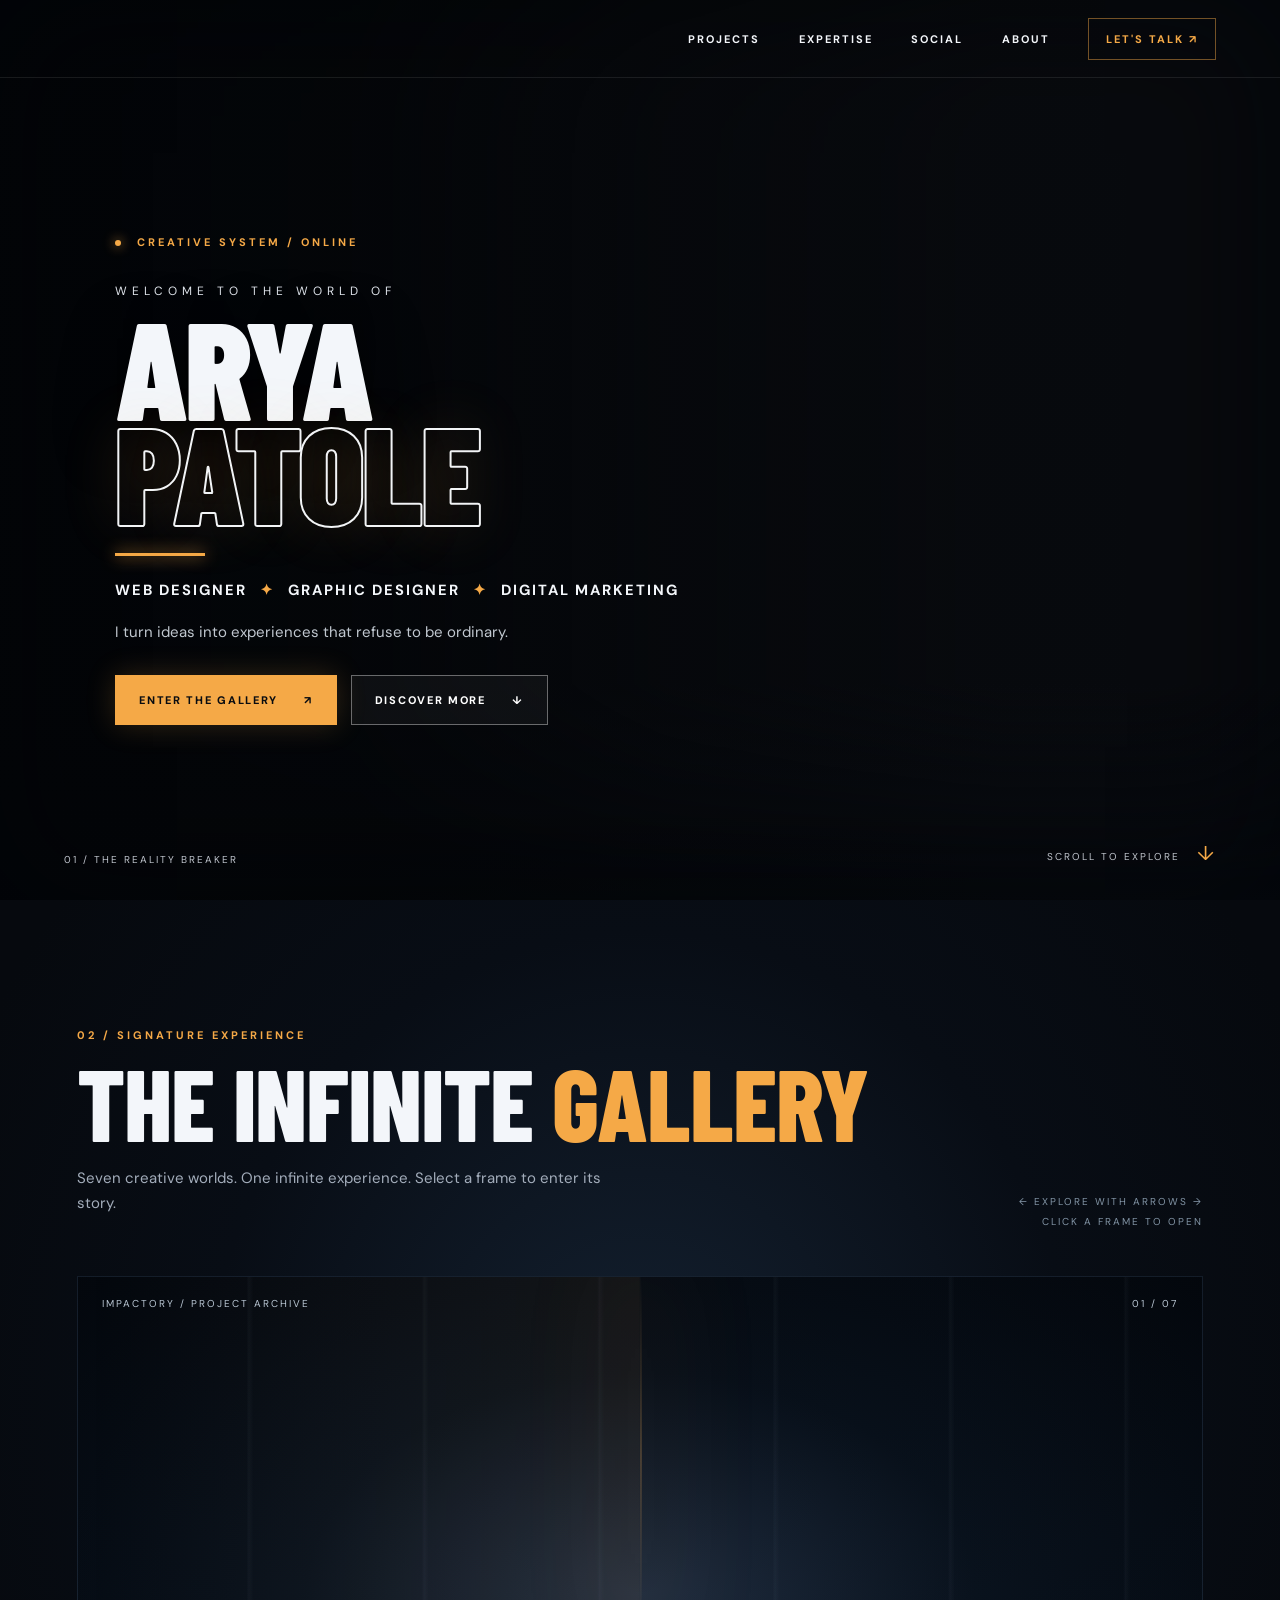
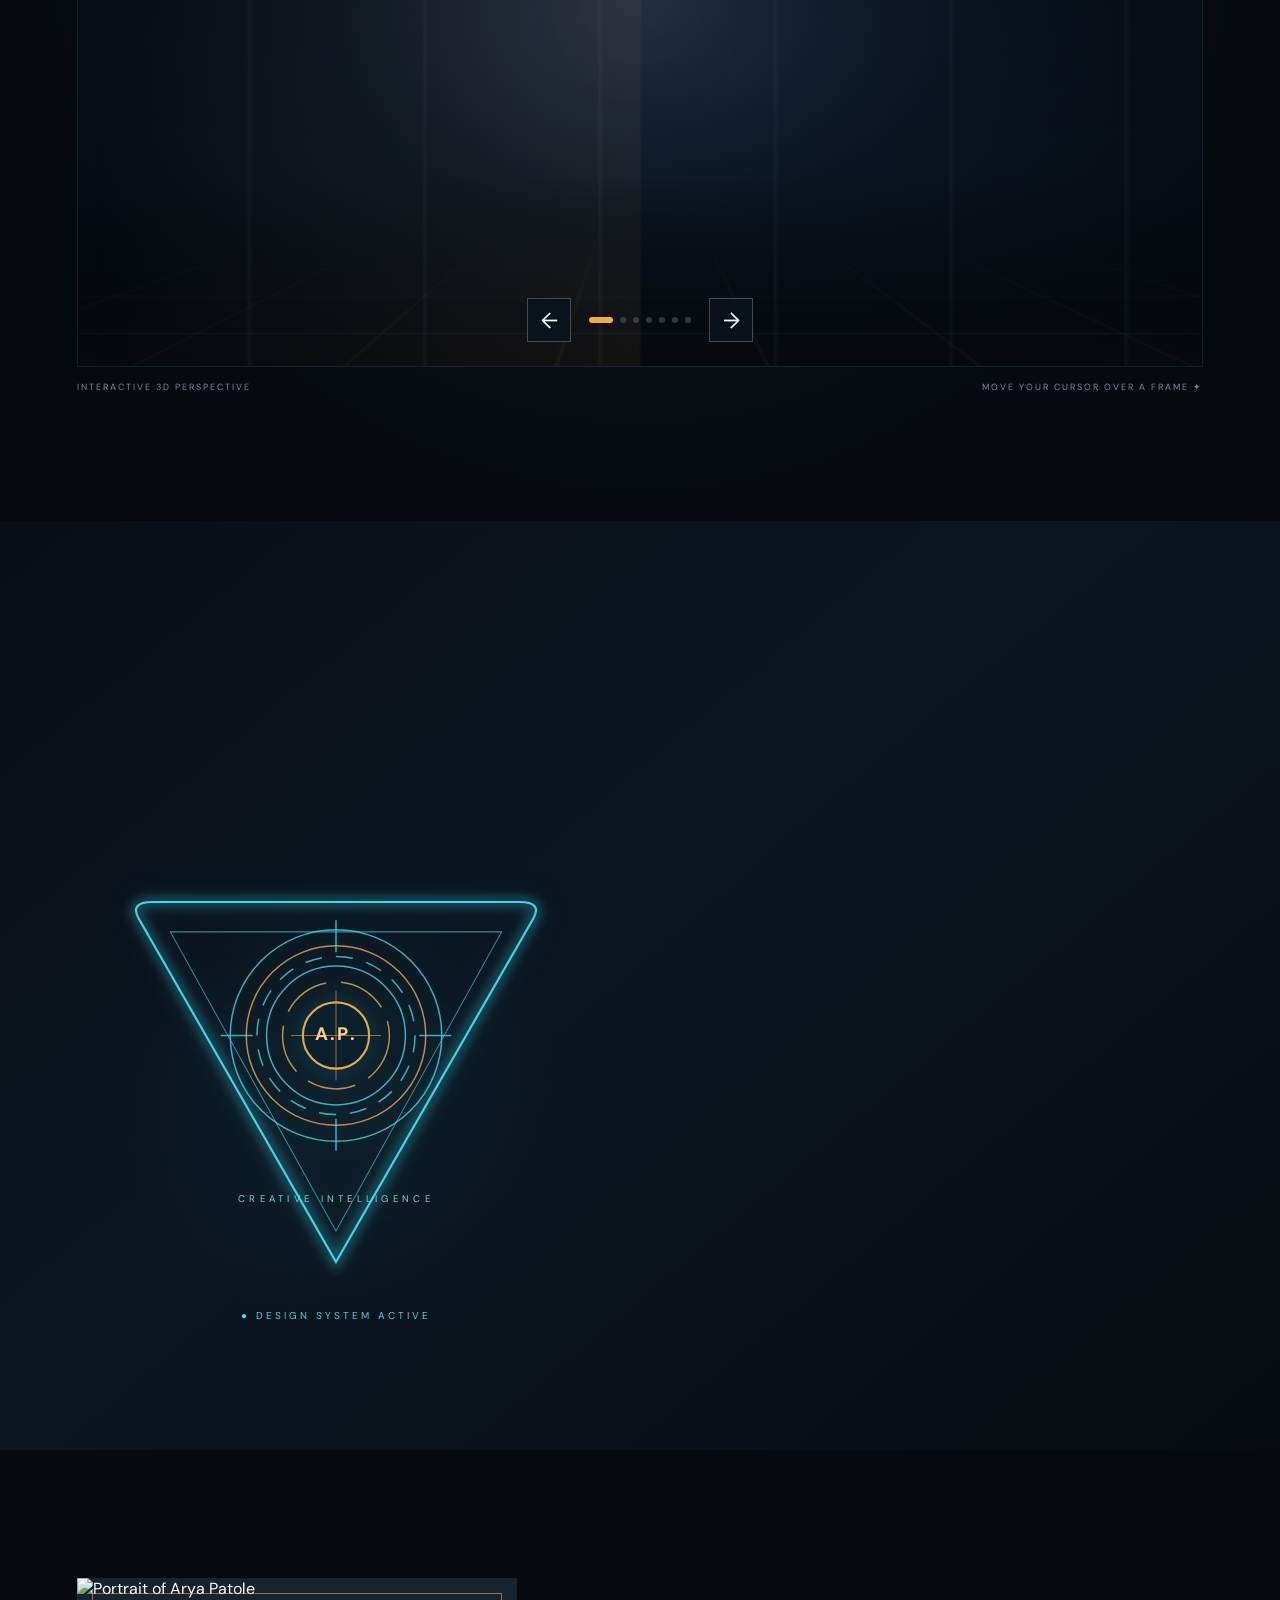
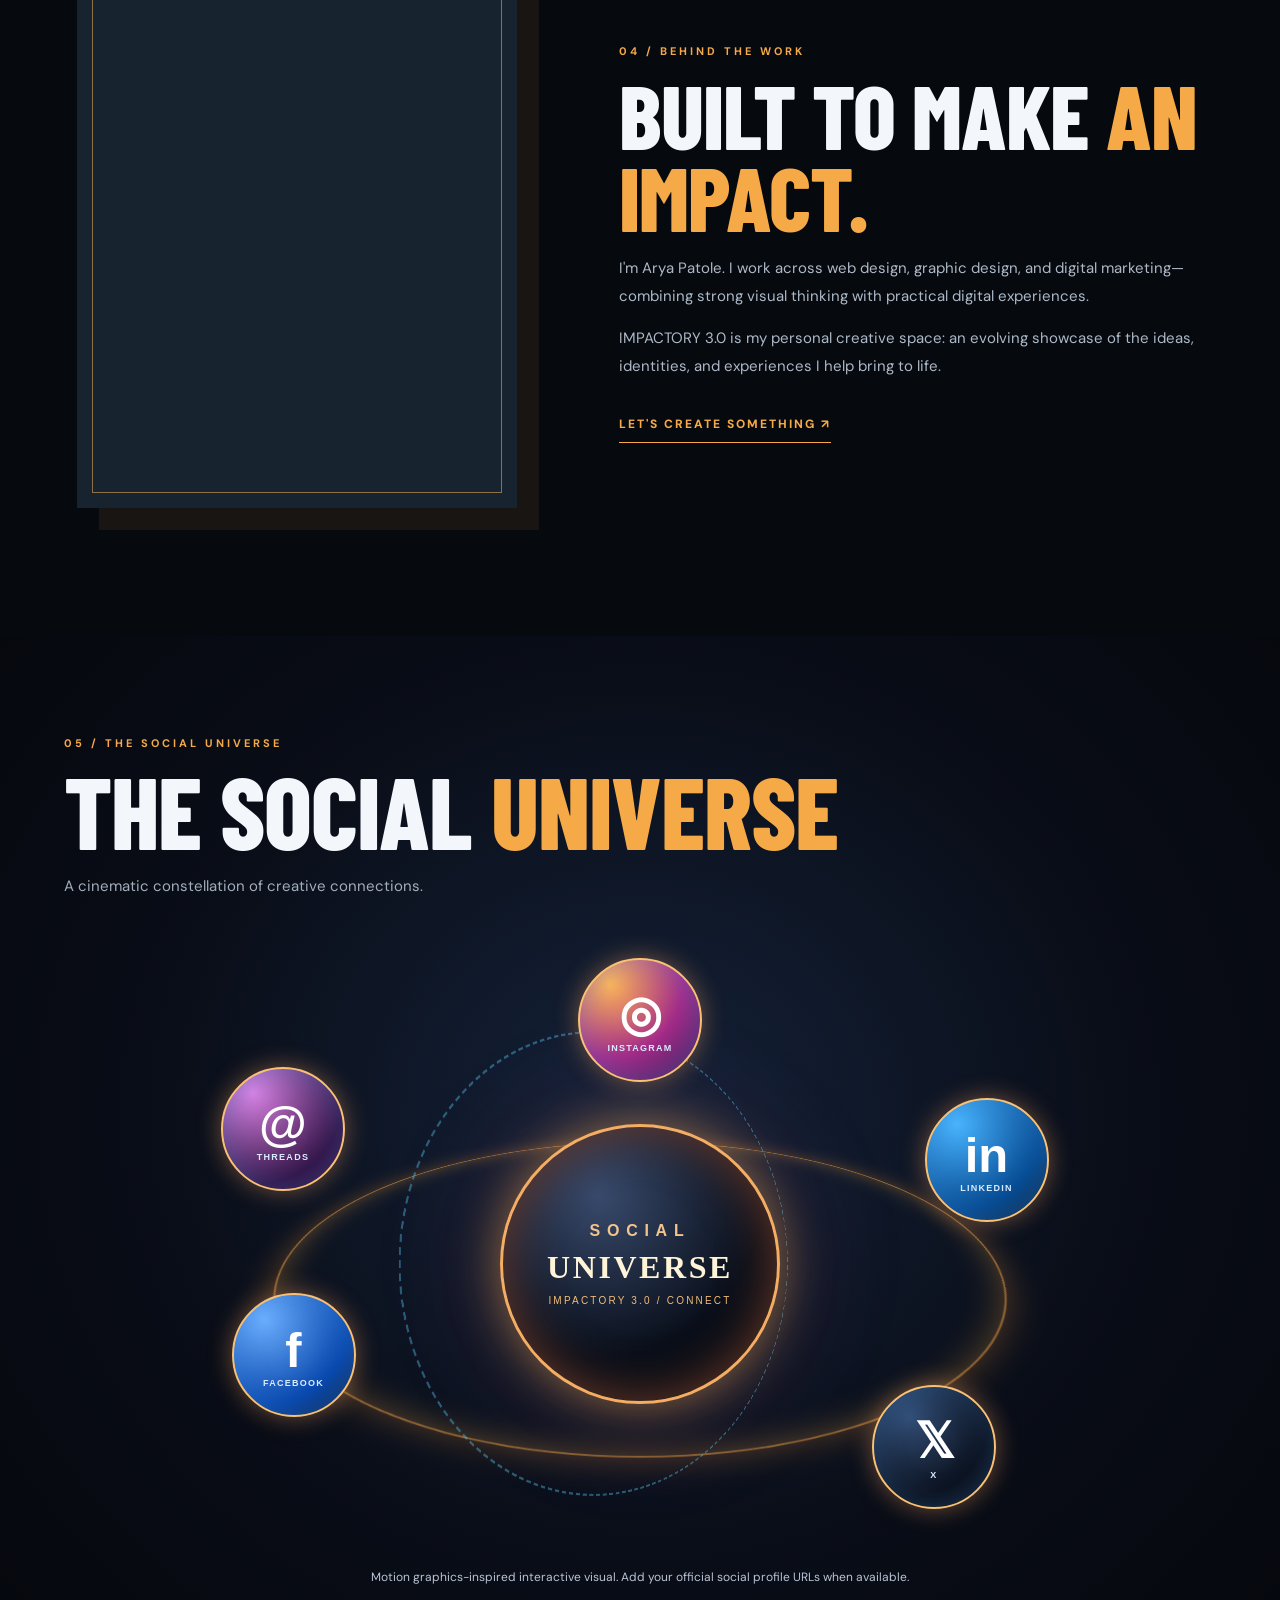
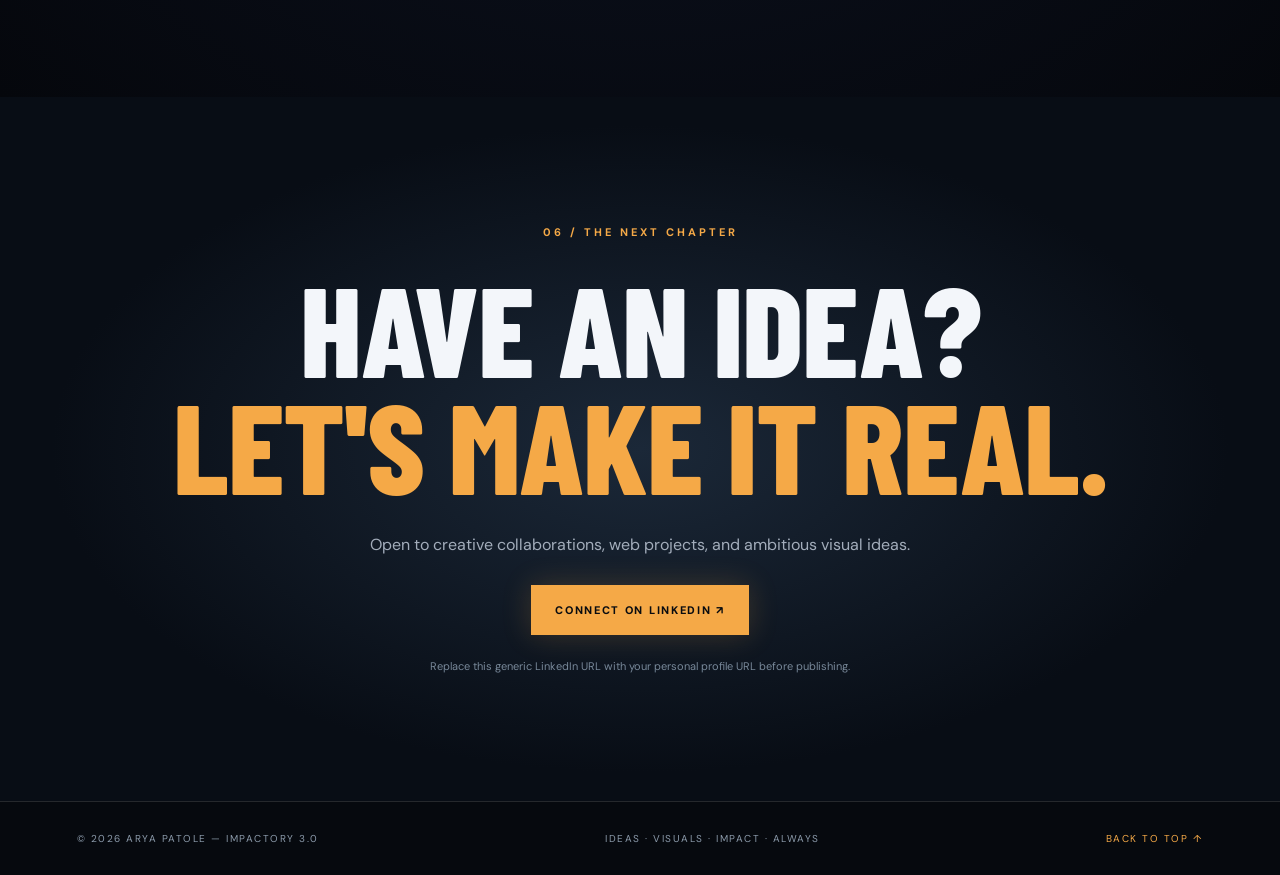
==== index.html @ e653ed2d "Add files via upload" ====
<!doctype html>
<html lang="en">
<head>
<meta charset="utf-8"><meta name="viewport" content="width=device-width,initial-scale=1">
<meta name="theme-color" content="#06080c"><meta name="description" content="IMPACTORY 3.0 — the immersive creative portfolio of Arya Patole. Web design, graphic design and digital marketing.">
<title>IMPACTORY 3.0 — Arya Patole</title>
<link rel="icon" href="assets/favicon.ico"><link rel="manifest" href="manifest.webmanifest"><meta name="apple-mobile-web-app-capable" content="yes"><meta name="apple-mobile-web-app-status-bar-style" content="black-translucent"><link rel="stylesheet" href="style.css">
</head>
<body>
<div id="cursor" aria-hidden="true"><div class="cursor-ring"></div><div class="cursor-core"></div></div>
<div id="progress" aria-hidden="true"></div>
<header class="site-header"><a class="brand brand-video" href="#home" aria-label="IMPACTORY home">
<video class="brand-loop" autoplay muted loop playsinline preload="metadata" poster="assets/impactory-wordmark.png" aria-hidden="true"><source src="assets/video/impactory-idea-factory.mp4" type="video/mp4"></video>
<img class="brand-fallback" src="assets/impactory-wordmark.png" alt="IMPACTORY 3.0">
</a>
<nav aria-label="Main navigation"><a href="#gallery">PROJECTS</a><a href="#expertise">EXPERTISE</a><a href="#social">SOCIAL</a><a href="#about">ABOUT</a><a class="nav-contact" href="#contact">LET'S TALK ↗</a></nav><button id="menu-toggle" class="menu-toggle" aria-label="Toggle navigation" aria-expanded="false">☰</button></header>
<main>
<section id="home" class="hero">
<div class="hero-backdrop"></div><div class="hero-grid"></div><div class="hero-vignette"></div><div class="hero-content">
<p class="eyebrow"><span class="signal"></span> CREATIVE SYSTEM / ONLINE</p>
<p class="hero-pre">WELCOME TO THE WORLD OF</p>
<h1>ARYA <span>PATOLE</span></h1>
<div class="hero-line"></div><p class="hero-role">WEB DESIGNER <b>✦</b> GRAPHIC DESIGNER <b>✦</b> DIGITAL MARKETING</p>
<p class="hero-description">I turn ideas into experiences that refuse to be ordinary.</p>
<div class="hero-actions"><a class="button button-primary magnetic" href="#gallery">ENTER THE GALLERY <span>↗</span></a><a class="button button-outline magnetic" href="#about">DISCOVER MORE <span>↓</span></a></div>
</div><div class="hero-index">01 / THE REALITY BREAKER</div><a class="scroll-cue" href="#gallery">SCROLL TO EXPLORE <span>↓</span></a>
</section>
<section id="gallery" class="gallery-section">
<div class="section-heading"><div><p class="eyebrow">02 / SIGNATURE EXPERIENCE</p><h2>THE INFINITE <i>GALLERY</i></h2><p class="section-sub">Seven creative worlds. One infinite experience. Select a frame to enter its story.</p></div><div class="gallery-instruction">← EXPLORE WITH ARROWS →<br>CLICK A FRAME TO OPEN</div></div>
<div class="gallery-viewport" id="gallery-viewport" tabindex="0" aria-label="Interactive project gallery, use left and right arrows">
<div class="gallery-atmosphere"></div><div class="gallery-floor"></div><div class="gallery-ceiling"></div><div class="gallery-vanishing"></div>
<div id="gallery-stage" class="gallery-stage"></div>
<div class="gallery-overlay-top"><span>IMPACTORY / PROJECT ARCHIVE</span><span id="gallery-count">01 / 07</span></div>
<div class="gallery-controls"><button id="prev-project" aria-label="Previous project">←</button><div class="gallery-dots" id="gallery-dots"></div><button id="next-project" aria-label="Next project">→</button></div>
</div>
<div class="gallery-footer"><span>INTERACTIVE 3D PERSPECTIVE</span><span>MOVE YOUR CURSOR OVER A FRAME ✦</span></div>
</section>
<section id="expertise" class="expertise-section"><div class="section-heading"><div><p class="eyebrow">03 / CREATIVE CAPABILITIES</p><h2>SKILLS IN <i>MOTION</i></h2><p class="section-sub">Where design thinking meets digital execution.</p></div></div>
<div class="expertise-layout"><div class="hud-container"><svg id="hud" viewBox="0 0 440 410" role="img" aria-label="Animated triangular futuristic HUD illustration"><defs><filter id="hudblur"><feGaussianBlur stdDeviation="5"/></filter></defs><path class="hud-triangle hud-glow" d="M220 366 L35 44 Q27 29 48 29 H392 Q413 29 405 44 Z"/><path class="hud-triangle" d="M220 366 L35 44 Q27 29 48 29 H392 Q413 29 405 44 Z"/><path class="hud-inner" d="M220 337 L65 57 H375 Z"/><g class="hud-rotor"><circle cx="220" cy="154" r="99"/><circle cx="220" cy="154" r="84"/><circle cx="220" cy="154" r="65"/><path d="M220 46 V76 M220 232 V262 M112 154 H142 M298 154 H328"/></g><g class="hud-rotor reverse"><circle cx="220" cy="154" r="74" stroke-dasharray="16 13"/><circle cx="220" cy="154" r="50" stroke-dasharray="46 14"/></g><circle class="hud-core" cx="220" cy="154" r="31"/><path class="hud-cross" d="M220 112 V196 M178 154 H262"/><text x="220" y="158" text-anchor="middle" class="hud-label">A.P.</text><text x="220" y="310" text-anchor="middle" class="hud-footer-text">CREATIVE INTELLIGENCE</text></svg><span class="hud-status">● DESIGN SYSTEM ACTIVE</span></div>
<div class="skills-list"><article class="skill-card"><span>01</span><div><h3>WEB DESIGN</h3><p>Immersive, responsive digital experiences with purposeful interactions.</p></div><b>↗</b></article><article class="skill-card"><span>02</span><div><h3>GRAPHIC DESIGN</h3><p>Distinctive visual identities, campaigns, and creative storytelling.</p></div><b>↗</b></article><article class="skill-card"><span>03</span><div><h3>DIGITAL MARKETING</h3><p>Content-led strategy and compelling digital brand experiences.</p></div><b>↗</b></article></div></div>
</section>
<section id="about" class="about-section"><div class="about-image"><img src="assets/images/arya-portrait.jpg" alt="Portrait of Arya Patole" loading="lazy"><div class="about-image-frame"></div></div><div class="about-content"><p class="eyebrow">04 / BEHIND THE WORK</p><h2>BUILT TO MAKE <i>AN IMPACT.</i></h2><p>I'm Arya Patole. I work across web design, graphic design, and digital marketing—combining strong visual thinking with practical digital experiences.</p><p>IMPACTORY 3.0 is my personal creative space: an evolving showcase of the ideas, identities, and experiences I help bring to life.</p><a class="text-link" href="#contact">LET'S CREATE SOMETHING ↗</a></div></section>
<section id="social" class="social-section">
<div class="section-heading"><div><p class="eyebrow">05 / THE SOCIAL UNIVERSE</p><h2>THE SOCIAL <i>UNIVERSE</i></h2><p class="section-sub">A cinematic constellation of creative connections.</p></div></div>
<div class="social-scene" aria-label="Animated social universe">
<div class="social-aura"></div><div class="social-core"><span>SOCIAL</span><strong>UNIVERSE</strong><small>IMPACTORY 3.0 / CONNECT</small></div>
<div class="social-orb orb-ig" title="Instagram"><span>◎</span><small>INSTAGRAM</small></div>
<div class="social-orb orb-in" title="LinkedIn"><span>in</span><small>LINKEDIN</small></div>
<div class="social-orb orb-fb" title="Facebook"><span>f</span><small>FACEBOOK</small></div>
<div class="social-orb orb-x" title="X"><span>𝕏</span><small>X</small></div>
<div class="social-orb orb-th" title="Threads"><span>@</span><small>THREADS</small></div>
<div class="social-stars" aria-hidden="true"></div>
</div><p class="social-caption">Motion graphics-inspired interactive visual. Add your official social profile URLs when available.</p>
</section>
<section id="contact" class="contact-section"><p class="eyebrow">06 / THE NEXT CHAPTER</p><h2>HAVE AN IDEA?<br><i>LET'S MAKE IT REAL.</i></h2><p>Open to creative collaborations, web projects, and ambitious visual ideas.</p><a class="button button-primary magnetic" href="https://www.linkedin.com/" target="_blank" rel="noopener noreferrer">CONNECT ON LINKEDIN ↗</a><small>Replace this generic LinkedIn URL with your personal profile URL before publishing.</small></section>
</main>
<footer><span>© <span id="year"></span> ARYA PATOLE — IMPACTORY 3.0</span><span>IDEAS · VISUALS · IMPACT · ALWAYS</span><a href="#home">BACK TO TOP ↑</a></footer>
<div class="modal" id="project-modal" role="dialog" aria-modal="true" aria-labelledby="modal-title" hidden><div class="modal-backdrop" data-close="true"></div><div class="modal-panel"><button id="modal-close" aria-label="Close project">✕</button><p class="eyebrow" id="modal-number"></p><div class="modal-emblem" id="modal-emblem"></div><h2 id="modal-title"></h2><p id="modal-category"></p><p id="modal-description"></p><a id="modal-link" class="button button-outline" href="#" target="_blank" rel="noopener noreferrer" hidden>VISIT PROJECT ↗</a><p class="modal-note">Add screenshots, project outcomes and links in projects.js to complete this case study.</p></div></div>
<script src="projects.js" defer></script><script src="script.js" defer></script><script src="pwa.js" defer></script>
</body></html>
---- style.css ----
@import url('https://fonts.googleapis.com/css2?family=Barlow+Condensed:wght@500;600;700;800;900&family=DM+Sans:wght@400;500;600;700&display=swap');
:root{--bg:#06090e;--panel:#101924;--white:#f3f6fa;--muted:#a3adbb;--amber:#f5a947;--cyan:#42d6ec}*{box-sizing:border-box}html{scroll-behavior:smooth}body{margin:0;background:var(--bg);color:var(--white);font-family:'DM Sans',Arial,sans-serif;overflow-x:hidden}body.modal-open{overflow:hidden}a{color:inherit;text-decoration:none}button{font:inherit}button,a{-webkit-tap-highlight-color:transparent}button:focus-visible,a:focus-visible{outline:2px solid var(--cyan);outline-offset:5px}::selection{background:#f5a947;color:#05070c}#progress{position:fixed;z-index:100;top:0;left:0;width:100%;height:2px;background:linear-gradient(90deg,var(--amber),var(--cyan));transform-origin:left;transform:scaleX(0)}.site-header{height:78px;position:absolute;z-index:40;top:0;left:0;right:0;display:flex;align-items:center;justify-content:space-between;padding:0 clamp(22px,5vw,90px);border-bottom:1px solid #ffffff16}.brand{display:flex;align-items:center;min-width:170px}.brand img{max-width:195px;max-height:48px;object-fit:contain}.brand span{font-family:'Barlow Condensed',sans-serif;font-size:29px;font-weight:800;letter-spacing:1px}.brand em{font-style:normal;color:var(--amber)}nav{display:flex;align-items:center;gap:clamp(18px,3vw,44px)}nav a{font-size:11px;font-weight:700;letter-spacing:2px;transition:color .2s}nav a:hover{color:var(--amber)}nav .nav-contact{border:1px solid #f5a94775;padding:13px 17px;color:var(--amber)}.menu-toggle{display:none;background:none;border:0;color:white;font-size:24px}.eyebrow{font-size:11px;letter-spacing:3px;color:var(--amber);font-weight:700}.signal{display:inline-block;width:6px;height:6px;background:var(--amber);border-radius:50%;box-shadow:0 0 12px var(--amber);margin-right:10px;animation:blink 2s infinite}@keyframes blink{50%{opacity:.25}}h1,h2,h3,p{margin-top:0}.hero{min-height:790px;height:100svh;position:relative;display:flex;align-items:center;overflow:hidden;background:#080a0e}.hero-backdrop{position:absolute;inset:0;background-image:url('assets/images/cinematic-entrance.png');background-size:cover;background-position:center 40%;filter:brightness(.64) saturate(.93);animation:heroZoom 18s ease-out both}@keyframes heroZoom{from{transform:scale(1.14)}to{transform:scale(1)}}.hero-grid{position:absolute;inset:0;background:linear-gradient(90deg,#030508e8 0%,#030508b9 32%,#03050844 75%),linear-gradient(0deg,#06090e 0%,transparent 30%)}.hero-vignette{position:absolute;inset:0;box-shadow:inset 0 0 200px 45px #020407c4;pointer-events:none}.hero-content{position:relative;z-index:1;margin-left:clamp(22px,9vw,170px);max-width:950px;padding-top:60px}.hero-pre{font-size:12px;letter-spacing:5px;color:#e1e6ed;margin:34px 0 4px}.hero h1{font-family:'Barlow Condensed',Impact,sans-serif;font-size:clamp(95px,13.4vw,235px);font-weight:900;line-height:.76;letter-spacing:-3px;margin:15px 0 29px;text-shadow:0 14px 60px #0009}.hero h1 span{display:block;color:transparent;-webkit-text-stroke:2px #f2f4f6;text-shadow:0 0 60px #f3a54b20}.hero-line{width:90px;height:3px;background:var(--amber);box-shadow:0 0 16px var(--amber);margin-bottom:24px}.hero-role{font-size:clamp(10px,1.15vw,15px);letter-spacing:2px;font-weight:700}.hero-role b{color:var(--amber);padding:0 8px}.hero-description{color:#c1c8d0;font-size:15px;max-width:460px;line-height:1.7;margin:20px 0 30px}.hero-actions{display:flex;gap:14px;flex-wrap:wrap}.button{display:inline-flex;justify-content:center;align-items:center;gap:26px;padding:17px 23px;font-size:11px;letter-spacing:1.7px;font-weight:800;border:1px solid transparent;transition:transform .25s,box-shadow .25s,background .25s}.button:hover{transform:translateY(-3px)}.button-primary{background:var(--amber);color:#090c10;box-shadow:0 0 30px #f5a94733}.button-primary:hover{box-shadow:0 0 42px #f5a94770}.button-outline{border-color:#ffffff60;color:white;background:#ffffff0a}.button-outline:hover{border-color:var(--cyan);box-shadow:0 0 25px #42d6ec25}.hero-index,.scroll-cue{position:absolute;bottom:34px;z-index:2;font-size:10px;letter-spacing:2px;color:#c0c5cd}.hero-index{left:5vw}.scroll-cue{right:5vw}.scroll-cue span{font-size:20px;color:var(--amber);margin-left:12px}.gallery-section,.expertise-section,.about-section,.contact-section{padding:clamp(80px,10vw,145px) clamp(22px,6vw,110px)}.gallery-section{background:radial-gradient(ellipse at 50% 42%,#142131 0%,#080d15 48%,#06090e 82%)}.section-heading{display:flex;align-items:end;justify-content:space-between;gap:30px;margin:0 auto 44px;max-width:1400px}.section-heading h2,.about-content h2,.contact-section h2{font-family:'Barlow Condensed',Impact,sans-serif;font-size:clamp(55px,7.8vw,118px);line-height:.92;letter-spacing:-1px;margin:15px 0 17px;font-weight:800}.section-heading h2 i,.about-content h2 i,.contact-section h2 i{font-style:normal;color:var(--amber)}.section-sub{color:var(--muted);line-height:1.7;font-size:15px;max-width:550px}.gallery-instruction{text-align:right;color:#8294a5;font-size:10px;letter-spacing:2px;line-height:2}.gallery-viewport{position:relative;height:clamp(510px,54vw,730px);overflow:hidden;border:1px solid #6383a92b;background:radial-gradient(ellipse at 50% 46%,#243348 0%,#0a1420 42%,#03070d 100%);perspective:1150px;isolation:isolate}.gallery-atmosphere{position:absolute;inset:0;background:repeating-linear-gradient(90deg,transparent 0,transparent 15%,#a2b7d30a 15.2%,transparent 15.6%),linear-gradient(0deg,#06090e 0%,transparent 28%,#0204085c 100%);pointer-events:none}.gallery-floor{position:absolute;left:-35%;width:170%;height:62%;bottom:-25%;transform:perspective(450px) rotateX(68deg);background:repeating-linear-gradient(90deg,transparent 0,transparent 9%,#f7b46115 9.15%,transparent 9.3%),repeating-linear-gradient(0deg,transparent 0,transparent 15%,#9dbad21b 15.3%,transparent 15.7%);opacity:.8;mask-image:linear-gradient(0deg,#000,transparent)}.gallery-ceiling{position:absolute;inset:0;background:linear-gradient(90deg,transparent 0%,#dca26010 49.9%,transparent 50.2%);pointer-events:none}.gallery-vanishing{position:absolute;width:2px;height:52%;left:50%;top:0;background:linear-gradient(#ffb55b00,#ffb55b38,#ffb55b00);box-shadow:0 0 110px 28px #eaa35210}.gallery-stage{position:absolute;inset:0;transform-style:preserve-3d;pointer-events:none}.project-frame{position:absolute;top:49%;left:50%;width:clamp(220px,30vw,430px);height:clamp(305px,34vw,465px);margin-left:calc(clamp(220px,30vw,430px)/-2);margin-top:calc(clamp(305px,34vw,465px)/-2);padding:0;background:none;border:0;color:white;pointer-events:auto;cursor:pointer;transform:translateX(var(--x,0%)) translateZ(var(--depth,0px)) rotateY(var(--rot,0deg)) scale(var(--scale,1));transition:transform .9s cubic-bezier(.2,.8,.15,1),opacity .65s,filter .6s;transform-style:preserve-3d}.frame-outer{display:block;height:100%;padding:13px;border:5px solid #a4773f;background:linear-gradient(135deg,#f8c77d,#5d3a1c 22%,#f1b95b 40%,#59391f 65%,#f5cb87 100%);box-shadow:inset 0 0 0 2px #26170d,0 18px 45px #000c,0 0 28px #e6a45b25;transform:rotateX(var(--tilt-x,0deg)) rotateY(var(--tilt-y,0deg));transition:transform .18s ease-out,box-shadow .2s;position:relative}.frame-outer:before{content:'';position:absolute;inset:4px;border:1px solid #fff4c07c;pointer-events:none}.frame-inner{display:flex;position:relative;flex-direction:column;align-items:center;justify-content:space-between;height:100%;border:2px solid #d6b77d;background:radial-gradient(circle at 50% 40%,color-mix(in srgb,var(--project-accent) 20%,#101d2b),#09111c 70%);padding:23px 12px 18px;overflow:hidden}.frame-inner:before{content:'';position:absolute;inset:0;background:linear-gradient(135deg,#ffffff13,transparent 35%,#ffffff07 70%,transparent);pointer-events:none}.frame-corner{position:absolute;width:18px;height:18px;border-color:var(--project-accent);border-style:solid;opacity:.85}.tl{top:10px;left:10px;border-width:2px 0 0 2px}.tr{top:10px;right:10px;border-width:2px 2px 0 0}.bl{bottom:10px;left:10px;border-width:0 0 2px 2px}.br{bottom:10px;right:10px;border-width:0 2px 2px 0}.frame-index{font-size:9px;letter-spacing:2px;color:#c9d3e0}.frame-center{display:flex;align-items:center;flex-direction:column;gap:16px;text-align:center;width:100%}.project-symbol{font-size:clamp(52px,7vw,90px);line-height:1;color:var(--project-accent);text-shadow:0 0 45px var(--project-accent);font-family:Georgia,serif}.project-logo{max-width:80%;max-height:110px;object-fit:contain}.frame-center strong{font-family:'Barlow Condensed',sans-serif;font-size:clamp(25px,3vw,43px);line-height:.95;letter-spacing:1px;max-width:90%;overflow-wrap:break-word}.frame-center small{font-size:9px;letter-spacing:2px;color:#b9c7d4}.frame-open{font-size:10px;font-weight:800;letter-spacing:2px;color:var(--project-accent)}.project-frame.is-active .frame-outer{box-shadow:inset 0 0 0 2px #26170d,0 25px 75px #000c,0 0 48px #f0ac4c6b}.project-frame.is-active:hover .frame-outer{box-shadow:0 25px 75px #000c,0 0 70px var(--project-accent)}.gallery-overlay-top{position:absolute;top:20px;left:24px;right:24px;display:flex;justify-content:space-between;color:#b9c6d3;font-size:10px;letter-spacing:2px;pointer-events:none}.gallery-controls{position:absolute;z-index:20;bottom:24px;left:50%;transform:translateX(-50%);display:flex;align-items:center;gap:18px}.gallery-controls>button{background:#0a131dd9;border:1px solid #c4d1df4d;color:white;width:44px;height:44px;font-size:22px;cursor:pointer;transition:background .2s,border-color .2s}.gallery-controls>button:hover{background:#293b50;border-color:var(--amber)}.gallery-dots{display:flex;gap:7px}.gallery-dot{border:0;background:#7d8b995c;width:6px;height:6px;border-radius:50%;padding:0;cursor:pointer;transition:width .3s,background .3s}.gallery-dot.active{background:var(--amber);width:24px;border-radius:5px}.gallery-footer{display:flex;justify-content:space-between;gap:10px;margin-top:14px;color:#758799;font-size:9px;letter-spacing:2px}.expertise-section{background:linear-gradient(140deg,#090e16,#0b1520 45%,#070b11)}.expertise-layout{display:grid;grid-template-columns:1fr 1fr;gap:7vw;align-items:center;max-width:1400px;margin:auto}.hud-container{position:relative;display:grid;place-items:center;min-height:410px;background:radial-gradient(circle,#15344355,transparent 65%)}#hud{width:min(100%,470px);filter:drop-shadow(0 0 14px #28c6de33)}.hud-triangle{fill:none;stroke:var(--cyan);stroke-width:2}.hud-glow{stroke-width:10;opacity:.3;filter:url(#hudblur)}.hud-inner{fill:none;stroke:#388a9a;stroke-width:1}.hud-rotor{transform-origin:220px 154px;animation:spin 23s linear infinite}.hud-rotor circle,.hud-rotor path{fill:none;stroke:#42d6ec;stroke-width:1.4;opacity:.8}.hud-rotor circle:nth-child(2){stroke:#edaa59}.hud-rotor.reverse{animation-duration:15s;animation-direction:reverse}.hud-core{fill:#0a202c;stroke:#e8a852;stroke-width:2}.hud-cross{stroke:#e2a95c;stroke-width:1;opacity:.6}.hud-label{fill:#ffce82;font-weight:800;font-size:17px;letter-spacing:2px}.hud-footer-text{fill:#71d3e2;font-size:9px;letter-spacing:4px}.hud-status{font-size:10px;letter-spacing:3px;color:var(--cyan)}@keyframes spin{to{transform:rotate(360deg)}}.skills-list{display:flex;flex-direction:column;gap:16px}.skill-card{display:flex;gap:22px;align-items:start;padding:28px 22px;background:#ffffff06;border:1px solid #a5c7db22;transition:transform .3s,border-color .3s,box-shadow .3s}.skill-card:hover{transform:translateX(8px);border-color:#42d6ec88;box-shadow:0 0 35px #42d6ec12}.skill-card>span{color:var(--amber);font-size:12px}.skill-card>div{flex:1}.skill-card h3{font-family:'Barlow Condensed',sans-serif;font-size:31px;letter-spacing:1px;margin:0 0 8px}.skill-card p{color:var(--muted);line-height:1.6;font-size:13px;margin:0}.skill-card>b{color:var(--cyan)}.about-section{display:grid;grid-template-columns:minmax(250px,440px) minmax(320px,650px);gap:clamp(40px,8vw,130px);align-items:center;justify-content:center}.about-image{height:530px;position:relative;background:#182330;box-shadow:22px 22px 0 #f5a94713}.about-image img{width:100%;height:100%;object-fit:cover;filter:contrast(1.06) saturate(.8)}.about-image-frame{position:absolute;inset:15px;border:1px solid #f6b4588a;pointer-events:none}.about-content h2{font-size:clamp(60px,7vw,100px)}.about-content>p:not(.eyebrow){color:#adb9c7;line-height:1.85;font-size:15px}.text-link{display:inline-block;margin-top:20px;color:var(--amber);font-size:12px;letter-spacing:2px;font-weight:800;border-bottom:1px solid var(--amber);padding-bottom:10px}.contact-section{text-align:center;background:radial-gradient(ellipse at center,#1b2838,#080d15 65%)}.contact-section h2{font-size:clamp(75px,10vw,155px);margin:30px auto}.contact-section>p:not(.eyebrow){color:var(--muted);margin-bottom:30px}.contact-section small{display:block;margin-top:24px;color:#788899;font-size:11px}footer{display:flex;justify-content:space-between;gap:25px;align-items:center;flex-wrap:wrap;padding:30px clamp(22px,6vw,110px);border-top:1px solid #ffffff20;color:#8c9bab;font-size:10px;letter-spacing:1.5px}footer a{color:var(--amber)}.modal[hidden]{display:none}.modal{position:fixed;inset:0;z-index:150;display:grid;place-items:center;padding:20px}.modal-backdrop{position:absolute;inset:0;background:#030609e8;backdrop-filter:blur(14px)}.modal-panel{position:relative;width:min(100%,650px);max-height:90vh;overflow:auto;background:linear-gradient(145deg,#172538,#0b111a);border:1px solid #caa66c6b;padding:clamp(28px,5vw,60px);box-shadow:0 0 100px #000}.modal-panel h2{font:800 clamp(46px,7vw,84px)/.95 'Barlow Condensed',sans-serif;margin:18px 0}.modal-panel>p{color:#acbac8;line-height:1.7}.modal-emblem{font-size:60px}.modal-panel #modal-category{color:var(--amber);font-size:12px;letter-spacing:2px;text-transform:uppercase}.modal-note{font-size:11px!important;margin-top:26px;opacity:.65}.modal-panel #modal-close{position:absolute;top:18px;right:20px;background:transparent;border:1px solid #ffffff55;color:white;width:38px;height:38px;cursor:pointer}.reveal{opacity:0;transform:translateY(32px);transition:opacity .7s,transform .7s}.reveal.revealed{opacity:1;transform:none}.custom-cursor,.custom-cursor a,.custom-cursor button{cursor:none!important}#cursor{position:fixed;left:0;top:0;z-index:300;pointer-events:none;opacity:0;transition:opacity .2s}#cursor.visible{opacity:1}.cursor-ring{position:absolute;left:-27px;top:-27px;width:54px;height:54px;border:1px solid #ffbb62ad;border-radius:50%;box-shadow:0 0 25px #f4a54255,inset 0 0 18px #f4a54222;transition:width .22s,height .22s,left .22s,top .22s,border-color .22s}.cursor-ring:after{content:'';position:absolute;inset:7px;border:1px dashed #f6b76380;border-radius:50%;animation:spin 7s linear infinite}.cursor-core{position:absolute;left:-4px;top:-4px;width:8px;height:8px;border-radius:50%;background:#fff6ce;box-shadow:0 0 10px 5px #f2a540,0 0 30px 12px #f2a54066}.interactive .cursor-ring{width:77px;height:77px;left:-38.5px;top:-38.5px;border-color:var(--cyan);box-shadow:0 0 30px #42d6ec77}.interactive .cursor-core{box-shadow:0 0 12px 5px var(--cyan),0 0 32px 13px #42d6ec77}.cursor-particle,.cursor-pulse{position:fixed;z-index:299;pointer-events:none;border-radius:50%}.cursor-particle{width:5px;height:5px;background:#ffbc65;box-shadow:0 0 10px #ffac44;animation:trail .55s ease-out forwards}@keyframes trail{to{transform:translate(-8px,8px) scale(.1);opacity:0}}.cursor-pulse{width:10px;height:10px;border:2px solid #f8c16c;transform:translate(-50%,-50%);animation:pulse .65s ease-out forwards}@keyframes pulse{to{width:130px;height:130px;opacity:0}}@media(max-width:900px){nav{gap:18px}nav a{font-size:10px}.hero{min-height:700px}.hero h1{font-size:clamp(90px,14vw,150px)}.expertise-layout{grid-template-columns:1fr}.hud-container{min-height:330px}.about-section{grid-template-columns:1fr 1.2fr;gap:35px}.about-image{height:430px}}@media(max-width:650px){.site-header{height:68px}.brand img{max-width:145px}.menu-toggle{display:block}nav{position:absolute;top:68px;left:0;right:0;display:none;flex-direction:column;align-items:stretch;background:#08101af5;padding:25px;gap:24px;border-bottom:1px solid #ffffff30}.menu-open nav{display:flex}.hero{min-height:700px;height:100svh}.hero-backdrop{background-position:58% center}.hero-grid{background:linear-gradient(90deg,#030508dc,#03050870),linear-gradient(0deg,#06090e,transparent 45%)}.hero-content{margin:0 22px;padding-top:35px}.hero h1{font-size:clamp(90px,19vw,130px);letter-spacing:-1px}.hero-pre{font-size:10px;letter-spacing:3px}.hero-role{line-height:2.2;font-size:10px}.hero-role b{padding:0 4px}.hero-description{font-size:13px}.hero-index{display:none}.scroll-cue{bottom:22px}.section-heading{display:block}.gallery-instruction{text-align:left;margin-top:18px}.gallery-viewport{height:560px}.project-frame{width:235px;height:320px;margin-left:-117.5px;margin-top:-160px}.frame-center strong{font-size:28px}.project-symbol{font-size:57px}.gallery-overlay-top{font-size:8px;left:13px;right:13px}.gallery-footer{font-size:8px;line-height:1.6}.about-section{grid-template-columns:1fr}.about-image{height:420px;max-width:350px}.contact-section h2{font-size:clamp(65px,14vw,105px)}footer{flex-direction:column;align-items:flex-start}.section-heading h2{font-size:clamp(55px,13vw,85px)}}@media(prefers-reduced-motion:reduce){html{scroll-behavior:auto}*,*:before,*:after{animation-duration:.01ms!important;transition-duration:.01ms!important}.reveal{opacity:1;transform:none}#cursor,.cursor-particle,.cursor-pulse{display:none}}

/* === HERO PORTRAIT POSITION UPDATE — 29 OCT 2026 ===
   Keeps the uploaded portrait unaltered; changes only on-screen layout.
   Desktop: full face at the right, readable copy at the left.
*/
.hero{isolation:isolate}
.hero-backdrop{background-position:center center;filter:brightness(.38) saturate(.9)}
.hero-backdrop::after{
  content:"";position:absolute;inset:0;
  background-image:url('assets/images/arya-exact-hero.png');
  background-repeat:no-repeat;
  background-size:auto 100%;
  background-position:85% center;
  /* Softly merge the portrait's original background into the scene */
  -webkit-mask-image:linear-gradient(90deg,transparent 30%,#000 51%,#000 100%);
  mask-image:linear-gradient(90deg,transparent 30%,#000 51%,#000 100%);
  filter:brightness(1.22) saturate(1.04);
}
.hero-grid{background:linear-gradient(90deg,rgba(3,5,8,.97) 0%,rgba(3,5,8,.86) 28%,rgba(3,5,8,.35) 52%,rgba(3,5,8,.03) 78%),linear-gradient(0deg,#06090e 0%,transparent 24%)}
.hero-vignette{box-shadow:inset 0 0 110px 22px #02040782}
.hero-content{max-width:min(48vw,760px)}
.hero h1{font-size:clamp(82px,10.8vw,190px)}
@media(max-width:900px){
 .hero-backdrop::after{background-position:100% center;background-size:auto 92%;-webkit-mask-image:linear-gradient(90deg,transparent 16%,#000 57%);mask-image:linear-gradient(90deg,transparent 16%,#000 57%)}
 .hero-content{max-width:62vw}.hero h1{font-size:clamp(75px,12vw,140px)}
}
@media(max-width:650px){
 .hero-backdrop::after{background-size:auto 69%;background-position:67% 4%;-webkit-mask-image:linear-gradient(0deg,transparent 0%,#000 25%);mask-image:linear-gradient(0deg,transparent 0%,#000 25%)}
 .hero-grid{background:linear-gradient(0deg,#030508 3%,rgba(3,5,8,.95) 31%,rgba(3,5,8,.18) 72%,rgba(3,5,8,.15))}
 .hero-content{max-width:none;align-self:flex-end;margin:0 22px 95px;padding-top:0}
 .hero h1{font-size:clamp(78px,17vw,116px)}
 .hero-pre{margin-top:12px}
}

/* FACE-ONLY HERO OVERRIDE — keep the original photograph, no body reveal */
.hero-backdrop::after{background-image:url('assets/images/arya-face-closeup.png');background-size:auto 94%;background-position:83% 48%;filter:brightness(1.12) saturate(1.02);-webkit-mask-image:linear-gradient(90deg,transparent 25%,#000 57%);mask-image:linear-gradient(90deg,transparent 25%,#000 57%)}
@media(max-width:900px){.hero-backdrop::after{background-size:auto 80%;background-position:94% 30%}}
@media(max-width:650px){.hero-backdrop::after{background-size:auto 58%;background-position:70% 5%;-webkit-mask-image:linear-gradient(0deg,transparent 0%,#000 28%);mask-image:linear-gradient(0deg,transparent 0%,#000 28%)}}

/* Official project logos: original image pixels preserved; no recoloring or redesign. */
.frame-center{gap:12px}
.project-logo{display:block;width:min(82%,245px);height:clamp(100px,13vw,170px);max-width:82%;max-height:none;object-fit:contain;object-position:center;background:#fff;border-radius:4px;padding:9px;box-shadow:0 8px 30px #0007,0 0 18px color-mix(in srgb,var(--project-accent) 20%,transparent)}
.project-frame:not(.is-active) .project-logo{height:clamp(95px,12vw,155px)}
.frame-center strong{font-size:clamp(23px,2.65vw,39px)}
.modal-emblem img{display:block;max-width:min(100%,280px);max-height:185px;object-fit:contain;background:white;padding:12px;border-radius:5px}
@media(max-width:650px){.project-logo{width:80%;height:118px;padding:7px}.project-frame:not(.is-active) .project-logo{height:105px}.frame-center strong{font-size:26px}}


/* IMPACTORY 3.0 — preserve the original cinematic hero and gallery */
.brand-video{display:flex;align-items:center;width:clamp(116px,12vw,176px);height:58px;overflow:hidden;border-radius:9px;position:relative}
.brand-video .brand-loop{width:100%;height:100%;object-fit:cover;display:block;border-radius:9px}
.brand-video .brand-fallback{position:absolute;inset:0;width:100%;height:100%;object-fit:contain;display:none}
.brand-video.video-failed .brand-loop{display:none}
.brand-video.video-failed .brand-fallback{display:block}
.social-section{padding:100px max(5vw,20px);background:radial-gradient(ellipse at 50% 45%,#152239 0%,#090d17 55%,#05070c 100%);overflow:hidden}
.social-scene{position:relative;max-width:1050px;height:610px;margin:40px auto 0;perspective:1000px;isolation:isolate}
.social-scene:before{content:"";position:absolute;inset:5% 16%;border:2px solid rgba(246,166,69,.55);border-radius:50%;box-shadow:0 0 35px #e88a3155,inset 0 0 35px #ffad4355;transform:rotateX(57deg);animation:universe-spin 22s linear infinite}
.social-scene:after{content:"";position:absolute;inset:13% 21%;border:2px dashed #55c6f066;border-radius:50%;transform:rotateY(53deg);animation:universe-spin 28s linear infinite reverse}
.social-aura{position:absolute;inset:13% 28%;border-radius:50%;background:radial-gradient(circle,#f3a34d44 0%,#612b5a22 44%,transparent 72%);filter:blur(25px);animation:universe-breathe 5s ease-in-out infinite}
.social-core{position:absolute;top:50%;left:50%;width:280px;height:280px;transform:translate(-50%,-50%);border-radius:50%;background:radial-gradient(circle at 35% 25%,#384a6c,#090e19 60%,#040609);border:3px solid #f4ad62;box-shadow:0 0 50px #f3a84e88,inset 0 0 50px #6d3b2a;display:flex;flex-direction:column;align-items:center;justify-content:center;text-align:center;gap:9px;z-index:3}
.social-core span{font:600 16px sans-serif;letter-spacing:.42em;color:#f2c48e}
.social-core strong{font:700 32px Georgia,serif;letter-spacing:.08em;color:#fff4d7}
.social-core small{font:500 10px sans-serif;letter-spacing:.22em;color:#f3bb76}
.social-orb{position:absolute;z-index:4;width:124px;height:124px;display:flex;flex-direction:column;align-items:center;justify-content:center;border-radius:50%;border:2px solid #f8c175;background:radial-gradient(circle at 30% 25%,#324e77,#0a0f1b 65%);box-shadow:0 0 25px #e8965977,inset 0 0 30px #4a9fef44;animation:universe-float 5s ease-in-out infinite;transform:translate(-50%,-50%);transition:filter .25s,box-shadow .25s}
.social-orb span{font:800 49px Arial,sans-serif;color:#fff}
.social-orb small{font:600 9px Arial,sans-serif;letter-spacing:.14em;color:#d9ecff}
.social-orb:hover{filter:brightness(1.3);box-shadow:0 0 55px #ffae70}
.orb-ig{left:50%;top:10%;background:radial-gradient(circle at 25% 20%,#ffb657,#a42b88 55%,#33144d)}
.orb-in{left:83%;top:33%;animation-delay:-1s;background:radial-gradient(circle at 25% 20%,#49b5ff,#064b92 65%,#091321)}
.orb-fb{left:17%;top:65%;animation-delay:-2s;background:radial-gradient(circle at 25% 20%,#6dafff,#0847ad 65%,#071427)}
.orb-x{left:78%;top:80%;animation-delay:-3s}
.orb-th{left:16%;top:28%;animation-delay:-4s;background:radial-gradient(circle at 25% 20%,#d982e3,#321245 70%)}
.social-caption{text-align:center;color:#b9c4d6;font-size:12px}
@keyframes universe-float{0%,100%{translate:0 0}50%{translate:0 -16px}}
@keyframes universe-breathe{0%,100%{opacity:.7;scale:1}50%{opacity:1;scale:1.08}}
@keyframes universe-spin{to{rotate:360deg}}
@media(max-width:700px){.brand-video{width:118px;height:46px}.social-section{padding:65px 16px}.social-scene{height:430px}.social-core{width:170px;height:170px}.social-core strong{font-size:19px}.social-core span{font-size:10px}.social-core small{font-size:7px}.social-orb{width:74px;height:74px}.social-orb span{font-size:28px}.social-orb small{font-size:6px}.orb-ig{top:13%}.orb-in{left:88%}.orb-fb{left:12%}.orb-x{left:83%}.orb-th{left:12%}}
@media(prefers-reduced-motion:reduce){.social-scene:before,.social-scene:after,.social-aura,.social-orb{animation:none!important}}
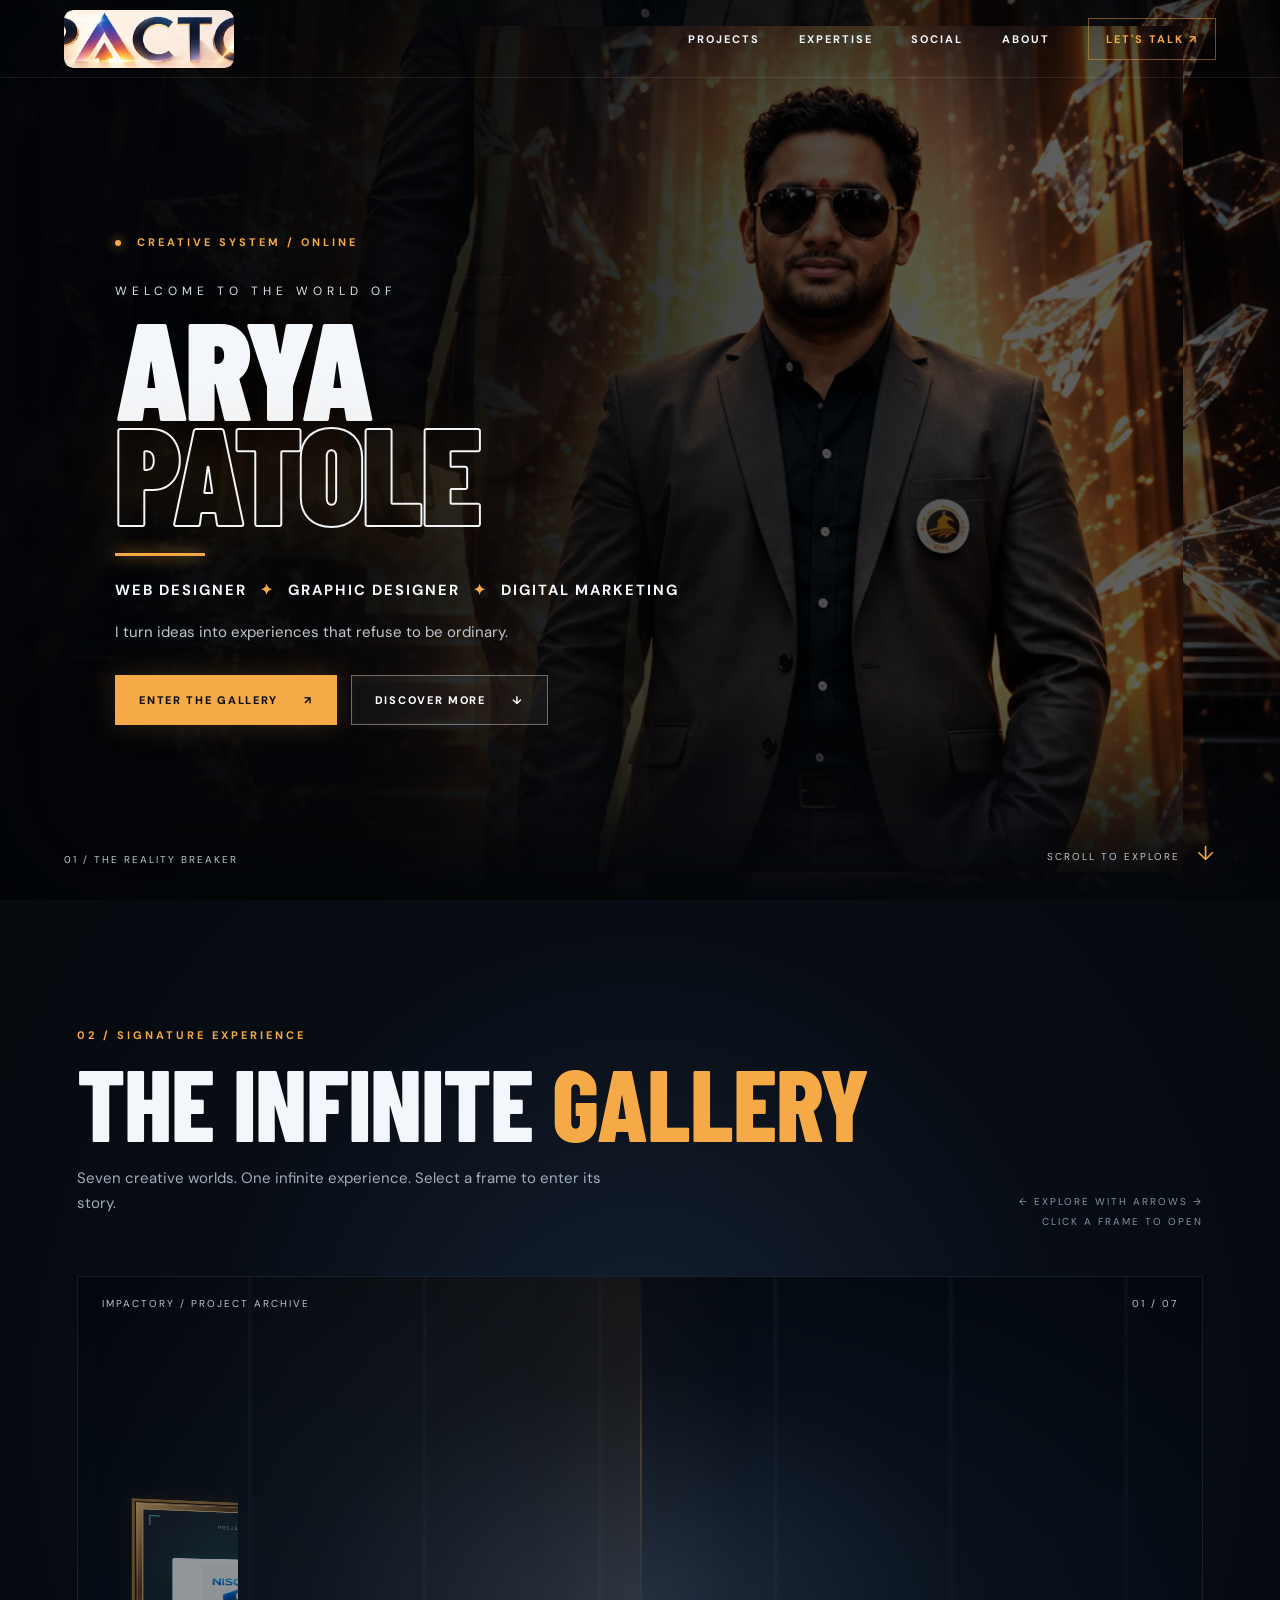
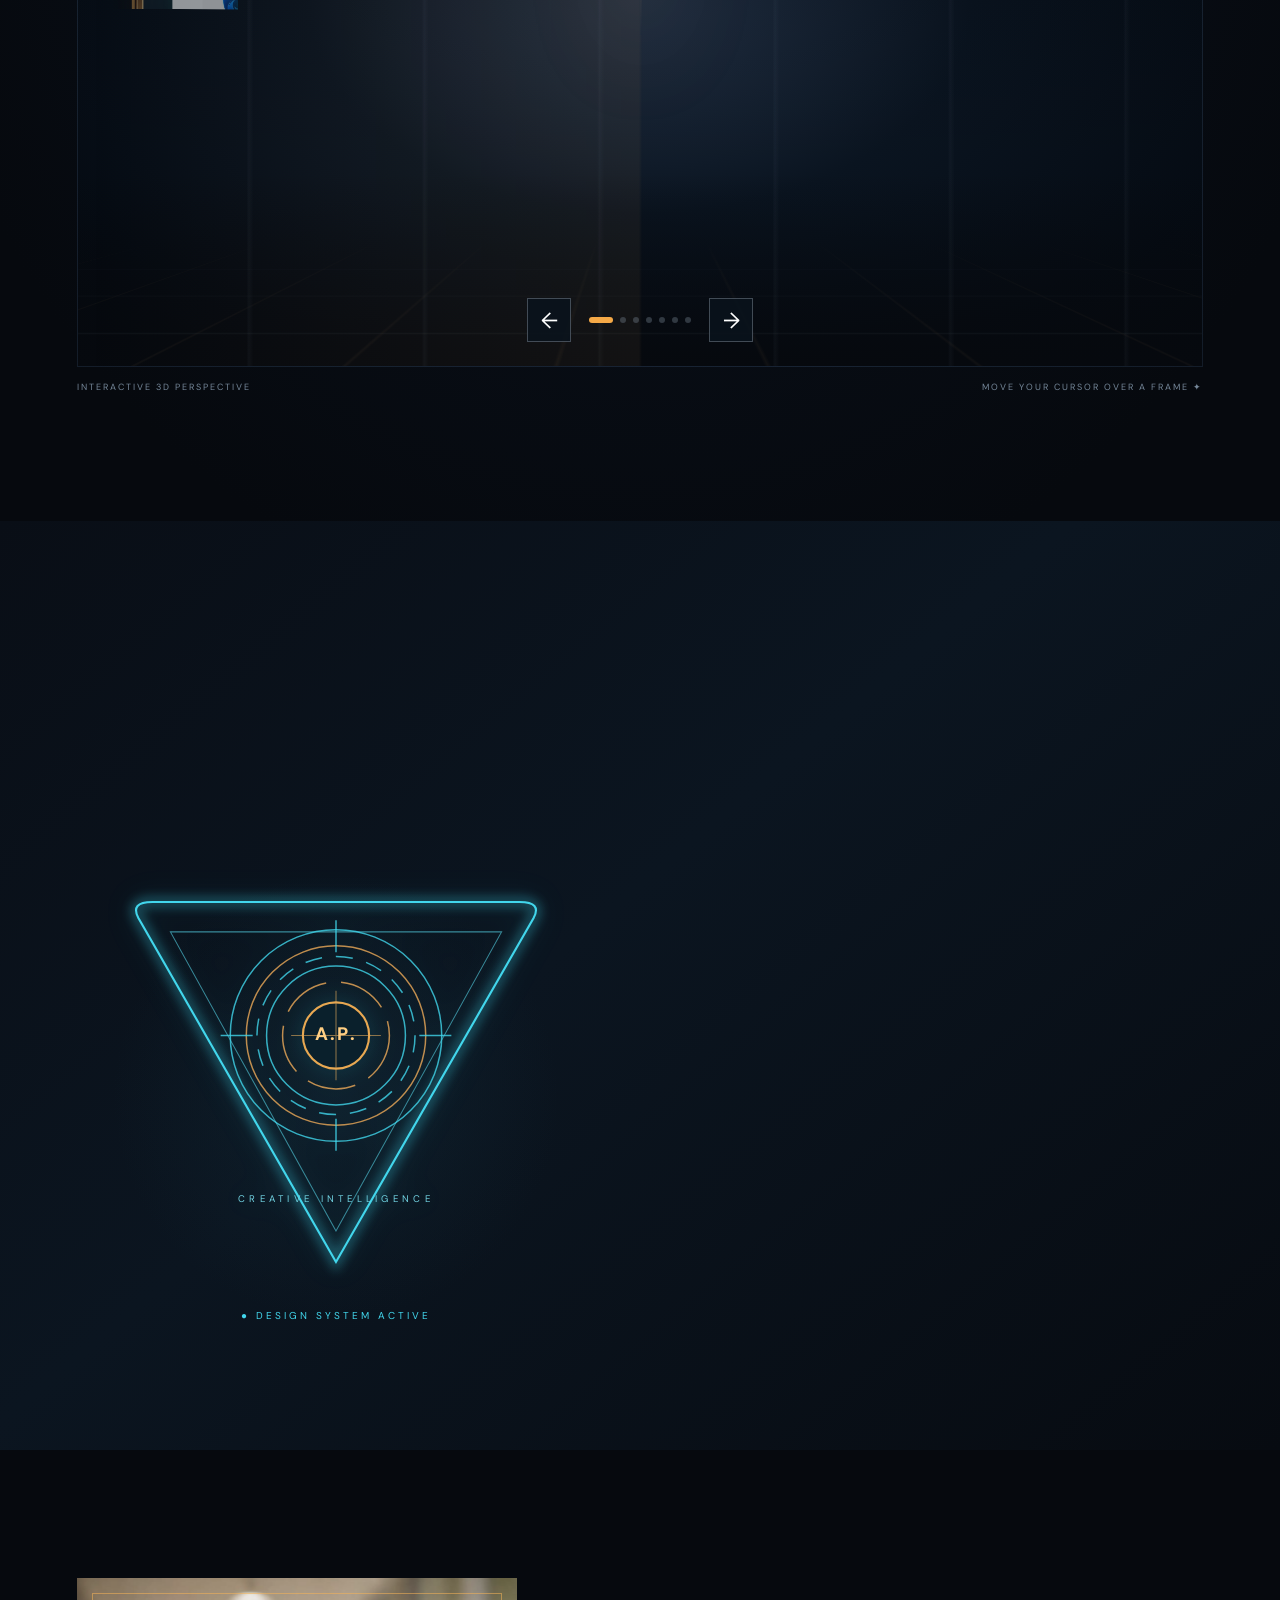
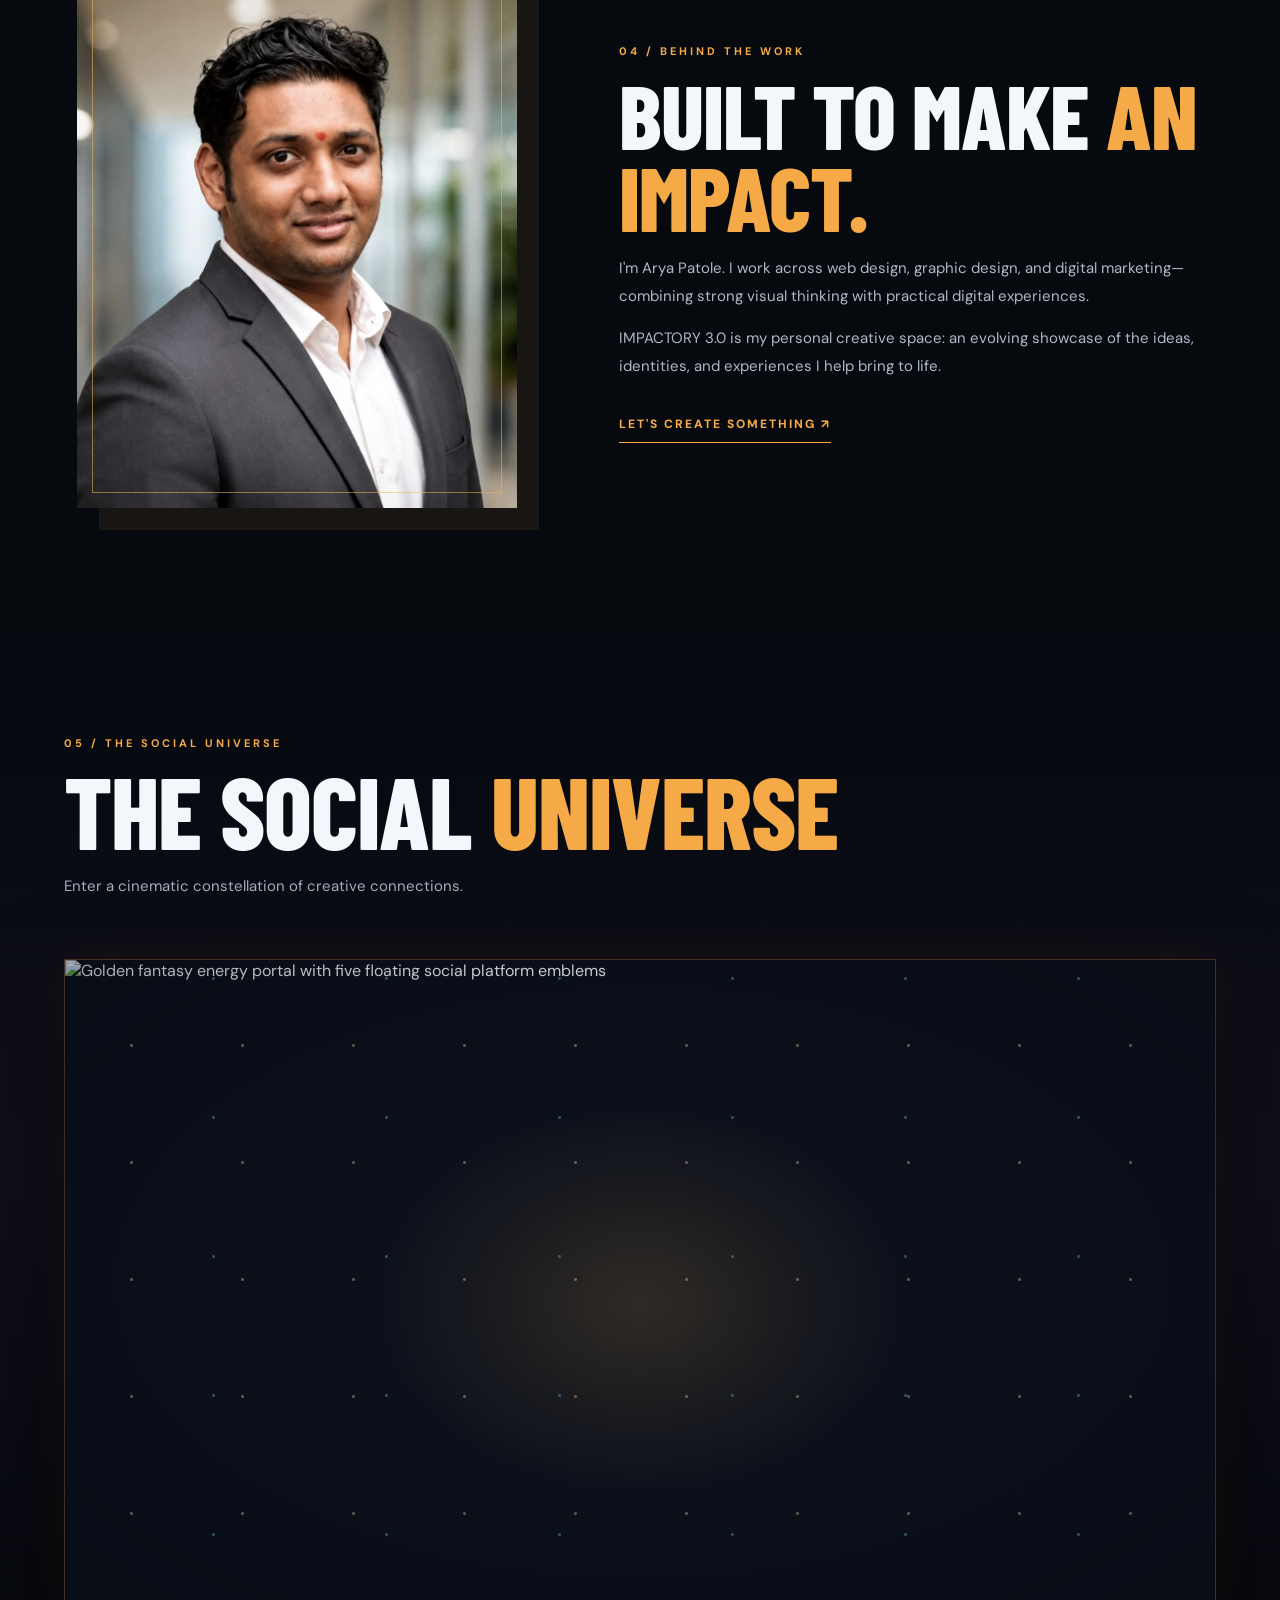
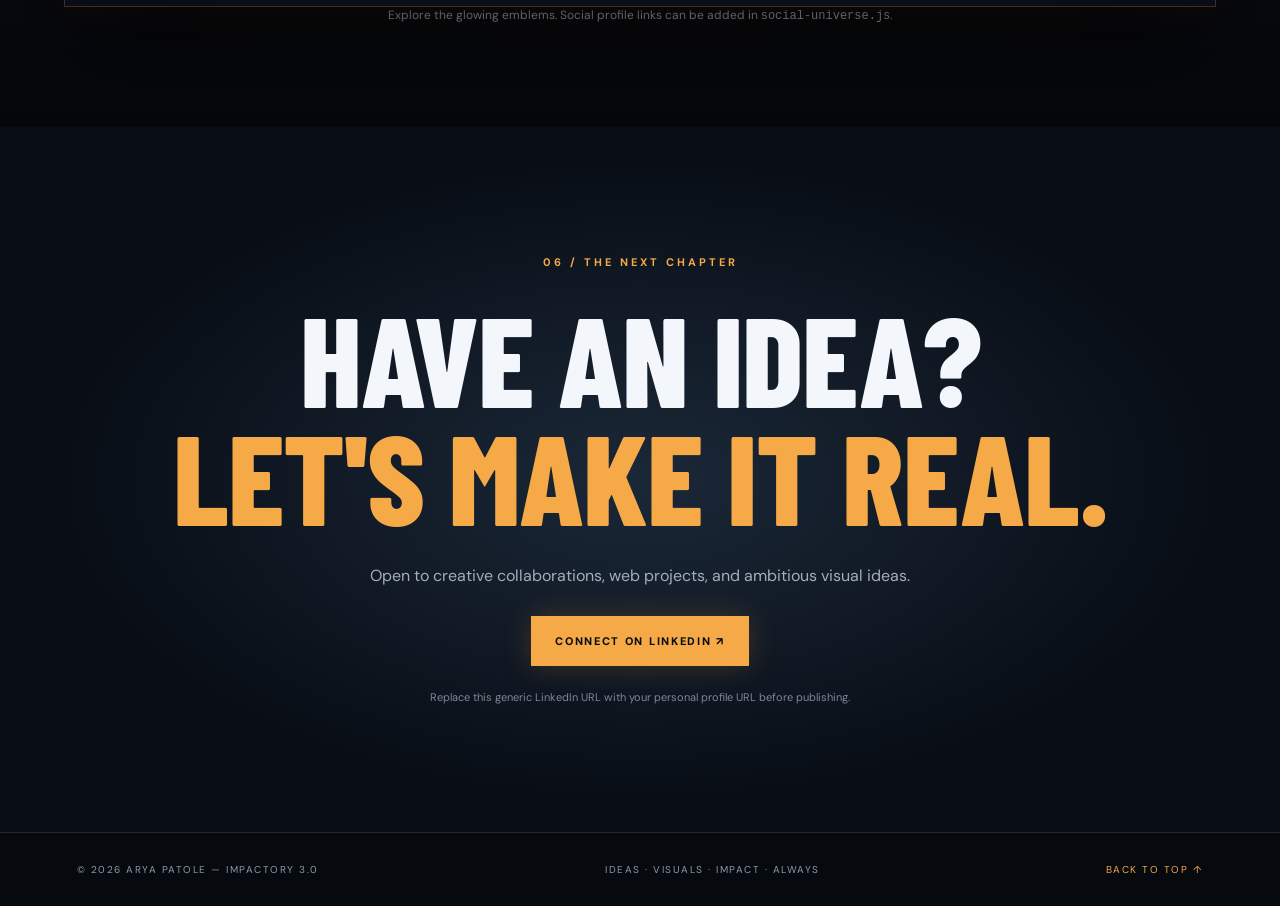
==== commit e35f2442: "Add files via upload" ====
--- a/index.html
+++ b/index.html
@@ -40,21 +40,22 @@
 <div class="skills-list"><article class="skill-card"><span>01</span><div><h3>WEB DESIGN</h3><p>Immersive, responsive digital experiences with purposeful interactions.</p></div><b>↗</b></article><article class="skill-card"><span>02</span><div><h3>GRAPHIC DESIGN</h3><p>Distinctive visual identities, campaigns, and creative storytelling.</p></div><b>↗</b></article><article class="skill-card"><span>03</span><div><h3>DIGITAL MARKETING</h3><p>Content-led strategy and compelling digital brand experiences.</p></div><b>↗</b></article></div></div>
 </section>
 <section id="about" class="about-section"><div class="about-image"><img src="assets/images/arya-portrait.jpg" alt="Portrait of Arya Patole" loading="lazy"><div class="about-image-frame"></div></div><div class="about-content"><p class="eyebrow">04 / BEHIND THE WORK</p><h2>BUILT TO MAKE <i>AN IMPACT.</i></h2><p>I'm Arya Patole. I work across web design, graphic design, and digital marketing—combining strong visual thinking with practical digital experiences.</p><p>IMPACTORY 3.0 is my personal creative space: an evolving showcase of the ideas, identities, and experiences I help bring to life.</p><a class="text-link" href="#contact">LET'S CREATE SOMETHING ↗</a></div></section>
-<section id="social" class="social-section">
-<div class="section-heading"><div><p class="eyebrow">05 / THE SOCIAL UNIVERSE</p><h2>THE SOCIAL <i>UNIVERSE</i></h2><p class="section-sub">A cinematic constellation of creative connections.</p></div></div>
-<div class="social-scene" aria-label="Animated social universe">
-<div class="social-aura"></div><div class="social-core"><span>SOCIAL</span><strong>UNIVERSE</strong><small>IMPACTORY 3.0 / CONNECT</small></div>
-<div class="social-orb orb-ig" title="Instagram"><span>◎</span><small>INSTAGRAM</small></div>
-<div class="social-orb orb-in" title="LinkedIn"><span>in</span><small>LINKEDIN</small></div>
-<div class="social-orb orb-fb" title="Facebook"><span>f</span><small>FACEBOOK</small></div>
-<div class="social-orb orb-x" title="X"><span>𝕏</span><small>X</small></div>
-<div class="social-orb orb-th" title="Threads"><span>@</span><small>THREADS</small></div>
-<div class="social-stars" aria-hidden="true"></div>
-</div><p class="social-caption">Motion graphics-inspired interactive visual. Add your official social profile URLs when available.</p>
+<section id="social" class="social-section social-cinematic">
+<div class="section-heading"><div><p class="eyebrow">05 / THE SOCIAL UNIVERSE</p><h2>THE SOCIAL <i>UNIVERSE</i></h2><p class="section-sub">Enter a cinematic constellation of creative connections.</p></div></div>
+<div class="social-vfx-stage" id="social-vfx-stage" aria-label="Cinematic Social Universe portal with five interactive social platforms">
+<img class="social-vfx-art" src="assets/images/social-universe-cinematic.png" alt="Golden fantasy energy portal with five floating social platform emblems" loading="lazy" />
+<div class="social-vfx-light" aria-hidden="true"></div><div class="social-vfx-sparks" aria-hidden="true"></div>
+<a class="social-vfx-hotspot social-vfx-instagram" data-platform="Instagram" aria-label="Instagram — profile link not configured" tabindex="0"><span class="sr-only">Instagram</span></a>
+<a class="social-vfx-hotspot social-vfx-threads" data-platform="Threads" aria-label="Threads — profile link not configured" tabindex="0"><span class="sr-only">Threads</span></a>
+<a class="social-vfx-hotspot social-vfx-linkedin" data-platform="LinkedIn" aria-label="LinkedIn — profile link not configured" tabindex="0"><span class="sr-only">LinkedIn</span></a>
+<a class="social-vfx-hotspot social-vfx-facebook" data-platform="Facebook" aria-label="Facebook — profile link not configured" tabindex="0"><span class="sr-only">Facebook</span></a>
+<a class="social-vfx-hotspot social-vfx-x" data-platform="X" aria-label="X — profile link not configured" tabindex="0"><span class="sr-only">X</span></a>
+<div class="social-vfx-tooltip" id="social-vfx-tooltip" aria-live="polite"></div>
+</div><p class="social-caption">Explore the glowing emblems. Social profile links can be added in <code>social-universe.js</code>.</p>
 </section>
 <section id="contact" class="contact-section"><p class="eyebrow">06 / THE NEXT CHAPTER</p><h2>HAVE AN IDEA?<br><i>LET'S MAKE IT REAL.</i></h2><p>Open to creative collaborations, web projects, and ambitious visual ideas.</p><a class="button button-primary magnetic" href="https://www.linkedin.com/" target="_blank" rel="noopener noreferrer">CONNECT ON LINKEDIN ↗</a><small>Replace this generic LinkedIn URL with your personal profile URL before publishing.</small></section>
 </main>
 <footer><span>© <span id="year"></span> ARYA PATOLE — IMPACTORY 3.0</span><span>IDEAS · VISUALS · IMPACT · ALWAYS</span><a href="#home">BACK TO TOP ↑</a></footer>
 <div class="modal" id="project-modal" role="dialog" aria-modal="true" aria-labelledby="modal-title" hidden><div class="modal-backdrop" data-close="true"></div><div class="modal-panel"><button id="modal-close" aria-label="Close project">✕</button><p class="eyebrow" id="modal-number"></p><div class="modal-emblem" id="modal-emblem"></div><h2 id="modal-title"></h2><p id="modal-category"></p><p id="modal-description"></p><a id="modal-link" class="button button-outline" href="#" target="_blank" rel="noopener noreferrer" hidden>VISIT PROJECT ↗</a><p class="modal-note">Add screenshots, project outcomes and links in projects.js to complete this case study.</p></div></div>
-<script src="projects.js" defer></script><script src="script.js" defer></script><script src="pwa.js" defer></script>
+<script src="social-universe.js" defer></script><script src="projects.js" defer></script><script src="script.js" defer></script><script src="pwa.js" defer></script>
 </body></html>
--- a/style.css
+++ b/style.css
@@ -78,3 +78,27 @@
 @keyframes universe-spin{to{rotate:360deg}}
 @media(max-width:700px){.brand-video{width:118px;height:46px}.social-section{padding:65px 16px}.social-scene{height:430px}.social-core{width:170px;height:170px}.social-core strong{font-size:19px}.social-core span{font-size:10px}.social-core small{font-size:7px}.social-orb{width:74px;height:74px}.social-orb span{font-size:28px}.social-orb small{font-size:6px}.orb-ig{top:13%}.orb-in{left:88%}.orb-fb{left:12%}.orb-x{left:83%}.orb-th{left:12%}}
 @media(prefers-reduced-motion:reduce){.social-scene:before,.social-scene:after,.social-aura,.social-orb{animation:none!important}}
+
+/* IMPACTORY 3.0 — approved cinematic Social Universe artwork */
+.social-cinematic{background:linear-gradient(180deg,#05080e,#10101c 48%,#05070c);padding-bottom:92px}
+.social-vfx-stage{position:relative;width:min(100%,1440px);aspect-ratio:1648/928;margin:42px auto 0;overflow:hidden;isolation:isolate;background:#0b101b;border:1px solid #b078344f;box-shadow:0 40px 90px #000a,0 0 40px #dc8e231a;perspective:1200px}
+.social-vfx-art{position:absolute;inset:0;width:100%;height:100%;object-fit:cover;user-select:none;pointer-events:none;animation:social-camera 18s ease-in-out infinite alternate;transform-origin:center center}
+.social-vfx-stage:after{content:"";position:absolute;inset:0;pointer-events:none;background:radial-gradient(ellipse at 50% 50%,transparent 30%,#04060c55 100%);z-index:2}
+.social-vfx-light{position:absolute;inset:0;z-index:1;pointer-events:none;mix-blend-mode:screen;background:radial-gradient(ellipse 27% 36% at 50% 53%,#ffbc4c26,transparent 85%);animation:social-energy 5s ease-in-out infinite}
+.social-vfx-sparks{position:absolute;inset:0;z-index:3;pointer-events:none;background-image:radial-gradient(circle,#ffe1a9 1px,transparent 2px),radial-gradient(circle,#6fc9ff 1px,transparent 2px);background-size:111px 117px,173px 139px;background-position:11px 27px,62px 88px;opacity:.34;animation:social-sparks 12s linear infinite}
+.social-vfx-hotspot{position:absolute;z-index:5;width:17%;aspect-ratio:1;border-radius:50%;transform:translate(-50%,-50%);cursor:pointer;outline:none;transition:box-shadow .3s,background .3s,scale .3s;display:block}
+.social-vfx-hotspot:hover,.social-vfx-hotspot:focus-visible{scale:1.09;background:radial-gradient(circle,#ffffff08 30%,#ffb84b1c 58%,transparent 75%);box-shadow:0 0 35px 9px #fca44360,0 0 65px #468aff50}
+.social-vfx-hotspot:not([href]){cursor:help}
+.social-vfx-instagram{left:52%;top:17%;width:19%}
+.social-vfx-threads{left:29%;top:35%;width:19%}
+.social-vfx-linkedin{left:72%;top:35%;width:19%}
+.social-vfx-facebook{left:31%;top:69%;width:20%}
+.social-vfx-x{left:69%;top:68%;width:20%}
+.social-vfx-tooltip{position:absolute;z-index:8;bottom:4%;left:50%;transform:translateX(-50%);background:#090e1de0;color:#ffe5b4;border:1px solid #f7b958a8;padding:9px 18px;border-radius:24px;font:600 12px Arial,sans-serif;letter-spacing:.12em;opacity:0;pointer-events:none;transition:opacity .2s;text-align:center;white-space:nowrap}
+.social-vfx-tooltip.visible{opacity:1}
+.sr-only{position:absolute;width:1px;height:1px;padding:0;margin:-1px;overflow:hidden;clip:rect(0,0,0,0);white-space:nowrap;border:0}
+@keyframes social-camera{0%{transform:scale(1)}100%{transform:scale(1.055)}}
+@keyframes social-energy{0%,100%{opacity:.35}50%{opacity:.9}}
+@keyframes social-sparks{to{background-position:70px -115px,-40px -150px}}
+@media(max-width:700px){.social-cinematic{padding:65px 12px}.social-vfx-stage{margin-top:25px}.social-vfx-tooltip{font-size:9px;letter-spacing:.04em;padding:7px 10px}.social-vfx-hotspot{min-width:42px;min-height:42px}}
+@media(prefers-reduced-motion:reduce){.social-vfx-art,.social-vfx-light,.social-vfx-sparks{animation:none!important}}
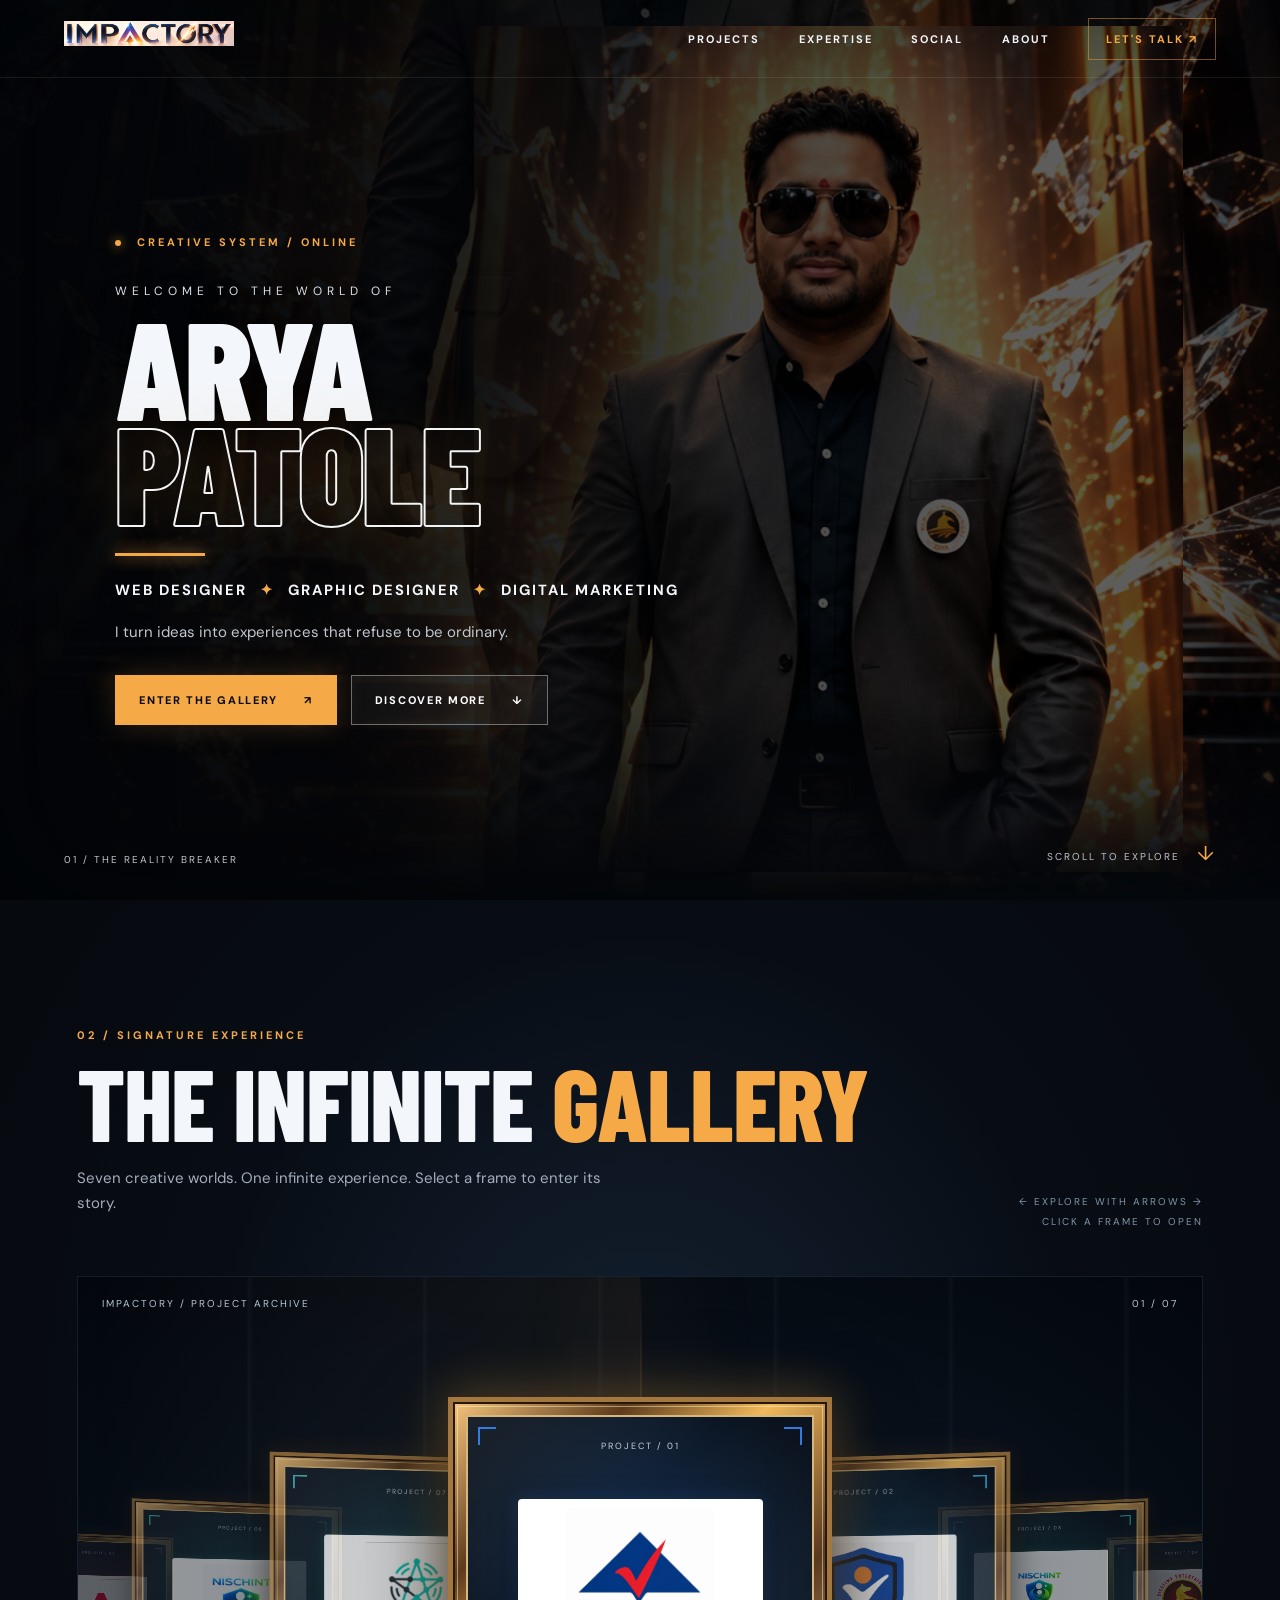
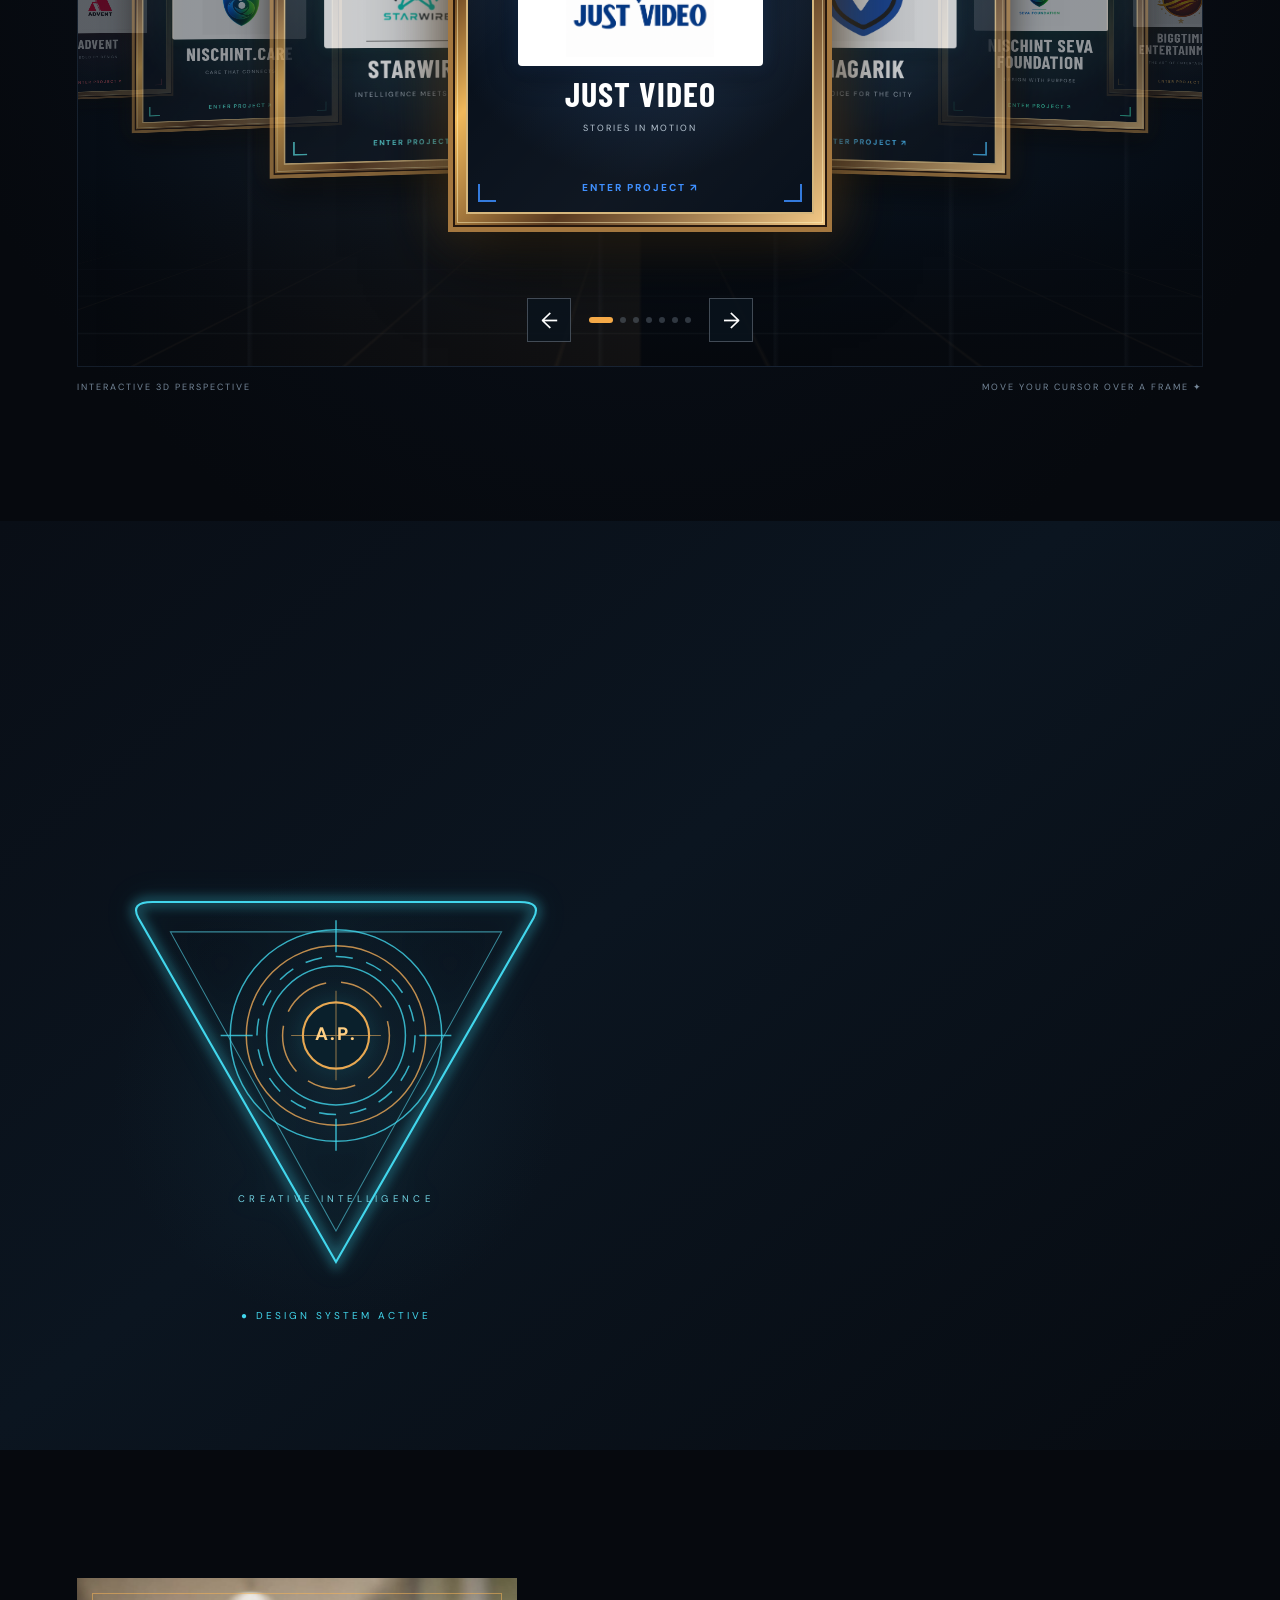
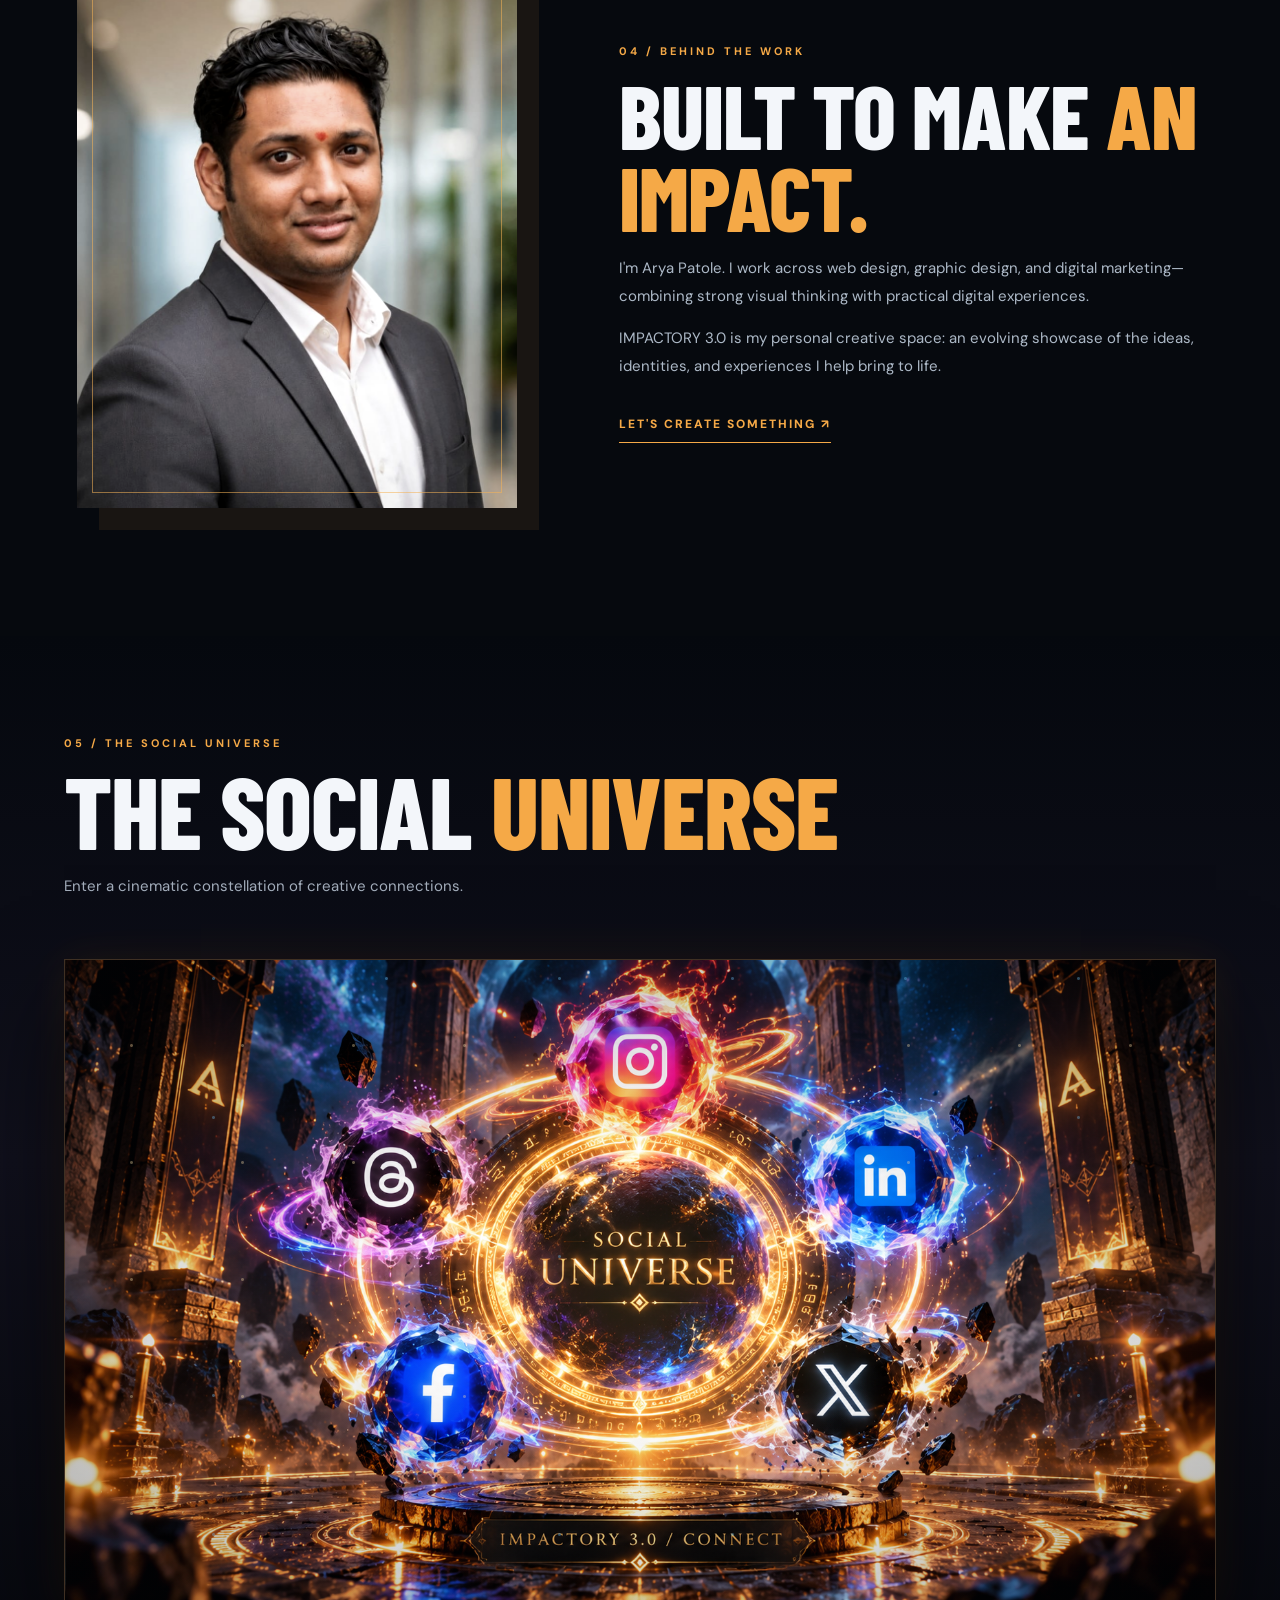
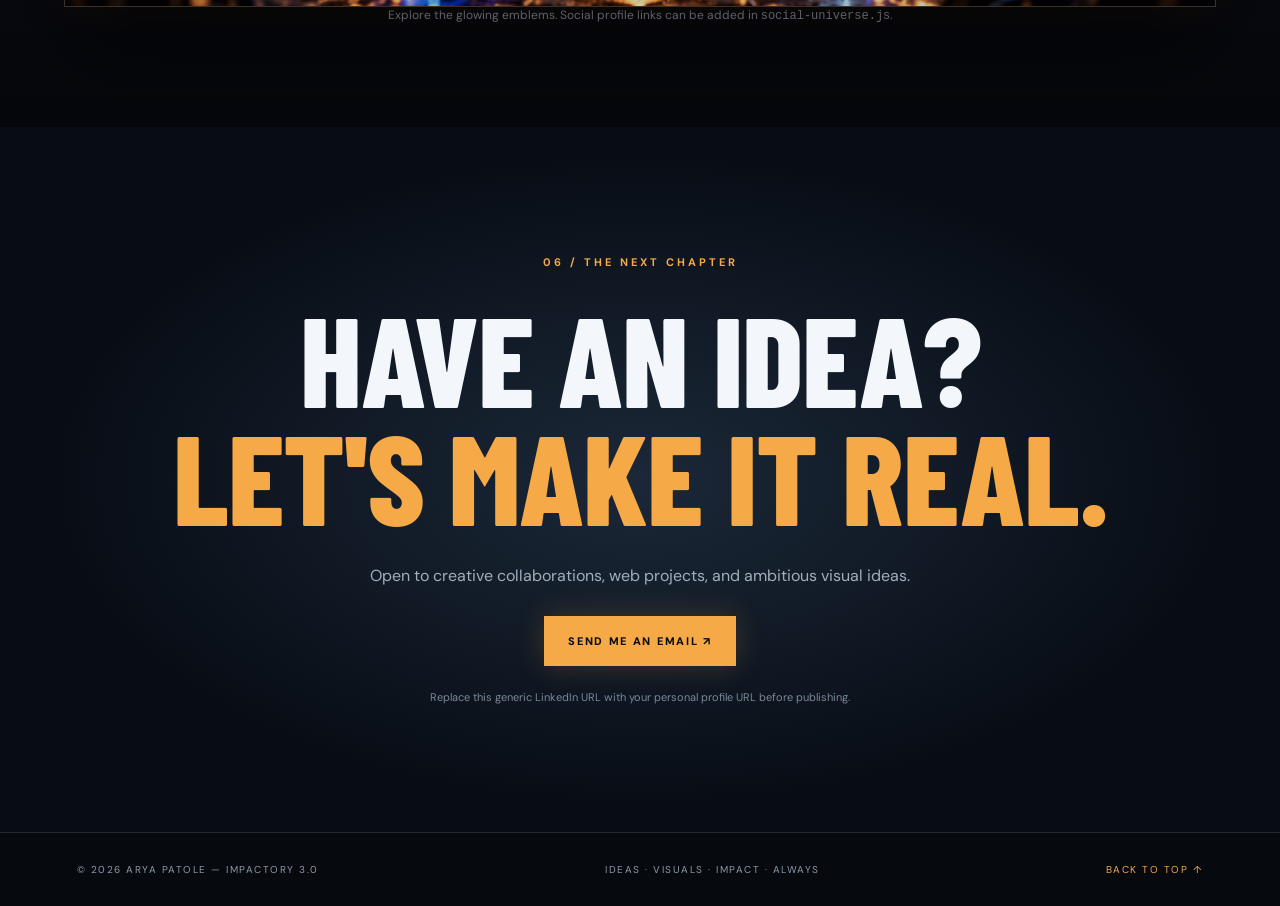
==== commit e1f4a6ea: "Update index.html" ====
--- a/index.html
+++ b/index.html
@@ -53,9 +53,9 @@
 <div class="social-vfx-tooltip" id="social-vfx-tooltip" aria-live="polite"></div>
 </div><p class="social-caption">Explore the glowing emblems. Social profile links can be added in <code>social-universe.js</code>.</p>
 </section>
-<section id="contact" class="contact-section"><p class="eyebrow">06 / THE NEXT CHAPTER</p><h2>HAVE AN IDEA?<br><i>LET'S MAKE IT REAL.</i></h2><p>Open to creative collaborations, web projects, and ambitious visual ideas.</p><a class="button button-primary magnetic" href="https://www.linkedin.com/" target="_blank" rel="noopener noreferrer">CONNECT ON LINKEDIN ↗</a><small>Replace this generic LinkedIn URL with your personal profile URL before publishing.</small></section>
+<section id="contact" class="contact-section"><p class="eyebrow">06 / THE NEXT CHAPTER</p><h2>HAVE AN IDEA?<br><i>LET'S MAKE IT REAL.</i></h2><p>Open to creative collaborations, web projects, and ambitious visual ideas.</p><a class="button button-primary magnetic" href="https://www.linkedin.com/" target="_blank" rel="noopener noreferrer">SEND ME AN EMAIL ↗</a><small>Replace this generic LinkedIn URL with your personal profile URL before publishing.</small></section>
 </main>
 <footer><span>© <span id="year"></span> ARYA PATOLE — IMPACTORY 3.0</span><span>IDEAS · VISUALS · IMPACT · ALWAYS</span><a href="#home">BACK TO TOP ↑</a></footer>
 <div class="modal" id="project-modal" role="dialog" aria-modal="true" aria-labelledby="modal-title" hidden><div class="modal-backdrop" data-close="true"></div><div class="modal-panel"><button id="modal-close" aria-label="Close project">✕</button><p class="eyebrow" id="modal-number"></p><div class="modal-emblem" id="modal-emblem"></div><h2 id="modal-title"></h2><p id="modal-category"></p><p id="modal-description"></p><a id="modal-link" class="button button-outline" href="#" target="_blank" rel="noopener noreferrer" hidden>VISIT PROJECT ↗</a><p class="modal-note">Add screenshots, project outcomes and links in projects.js to complete this case study.</p></div></div>
 <script src="social-universe.js" defer></script><script src="projects.js" defer></script><script src="script.js" defer></script><script src="pwa.js" defer></script>
-</body></html>+</body></html>
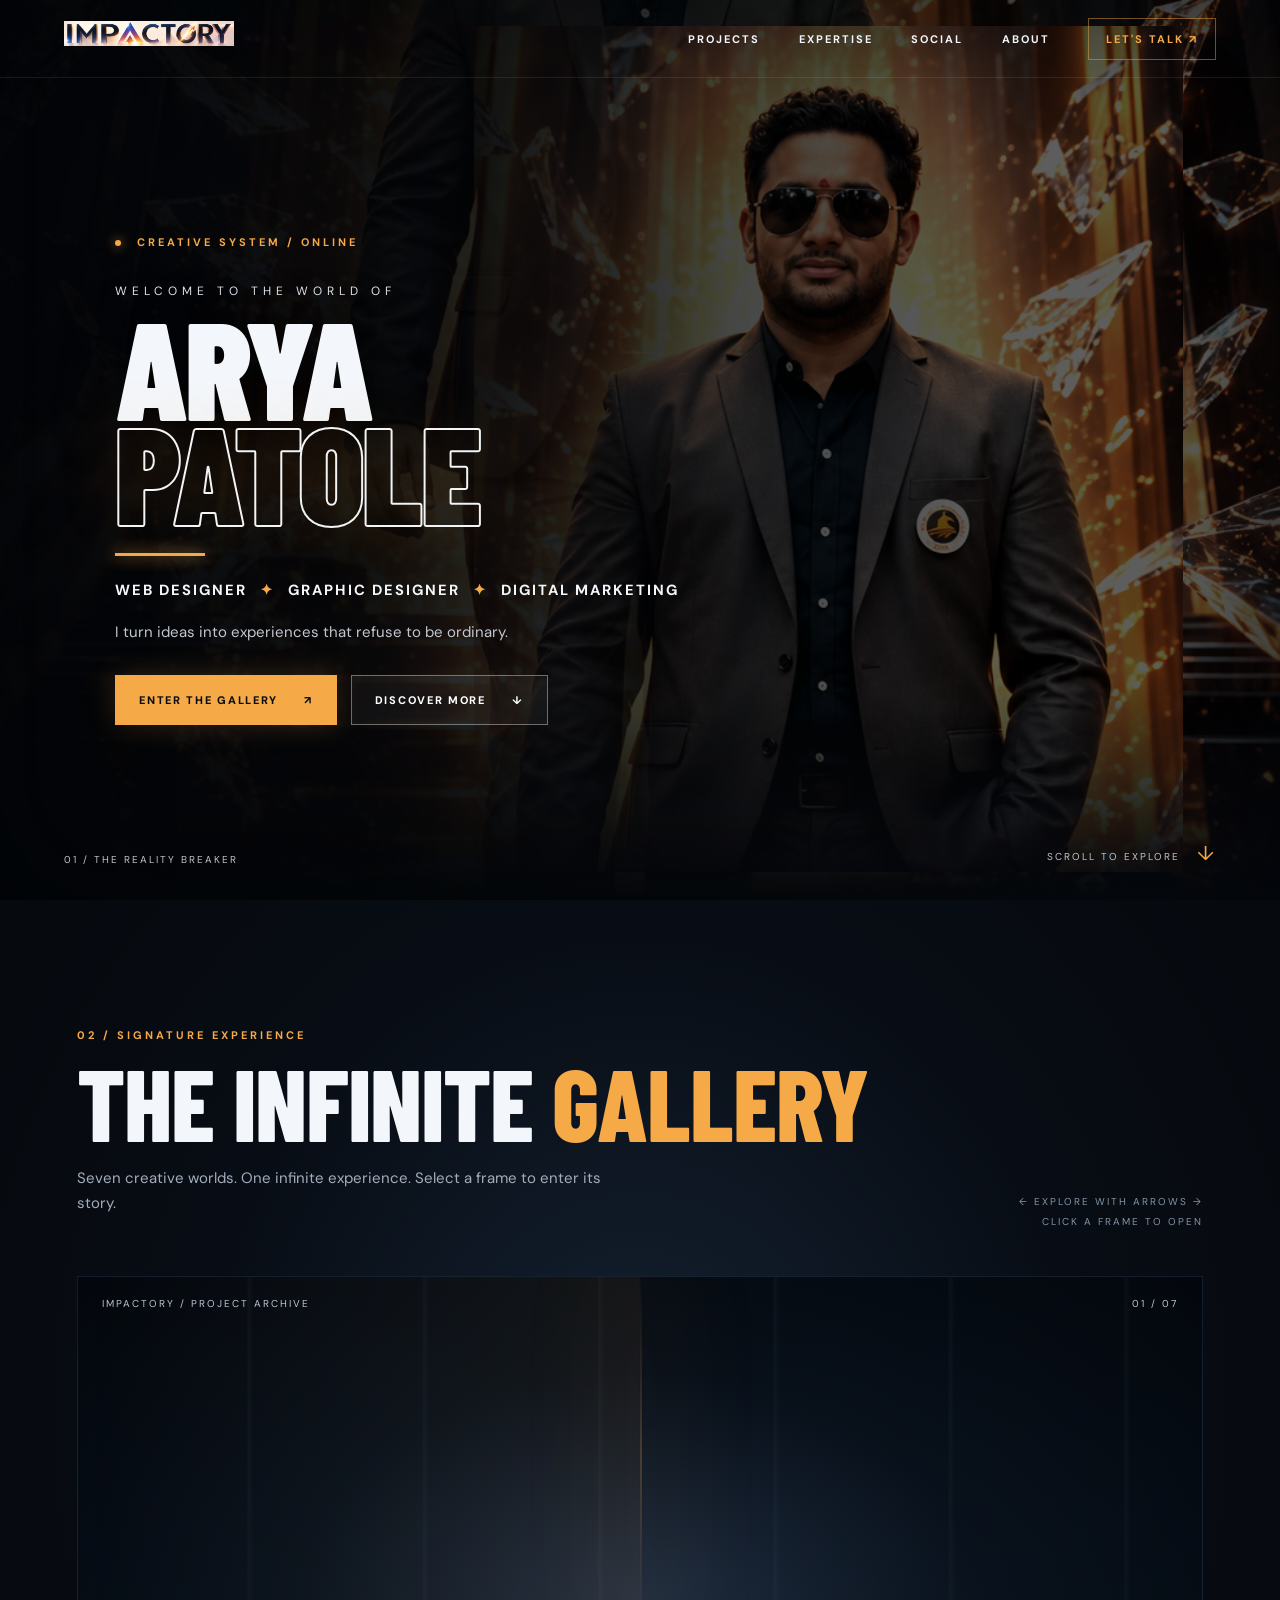
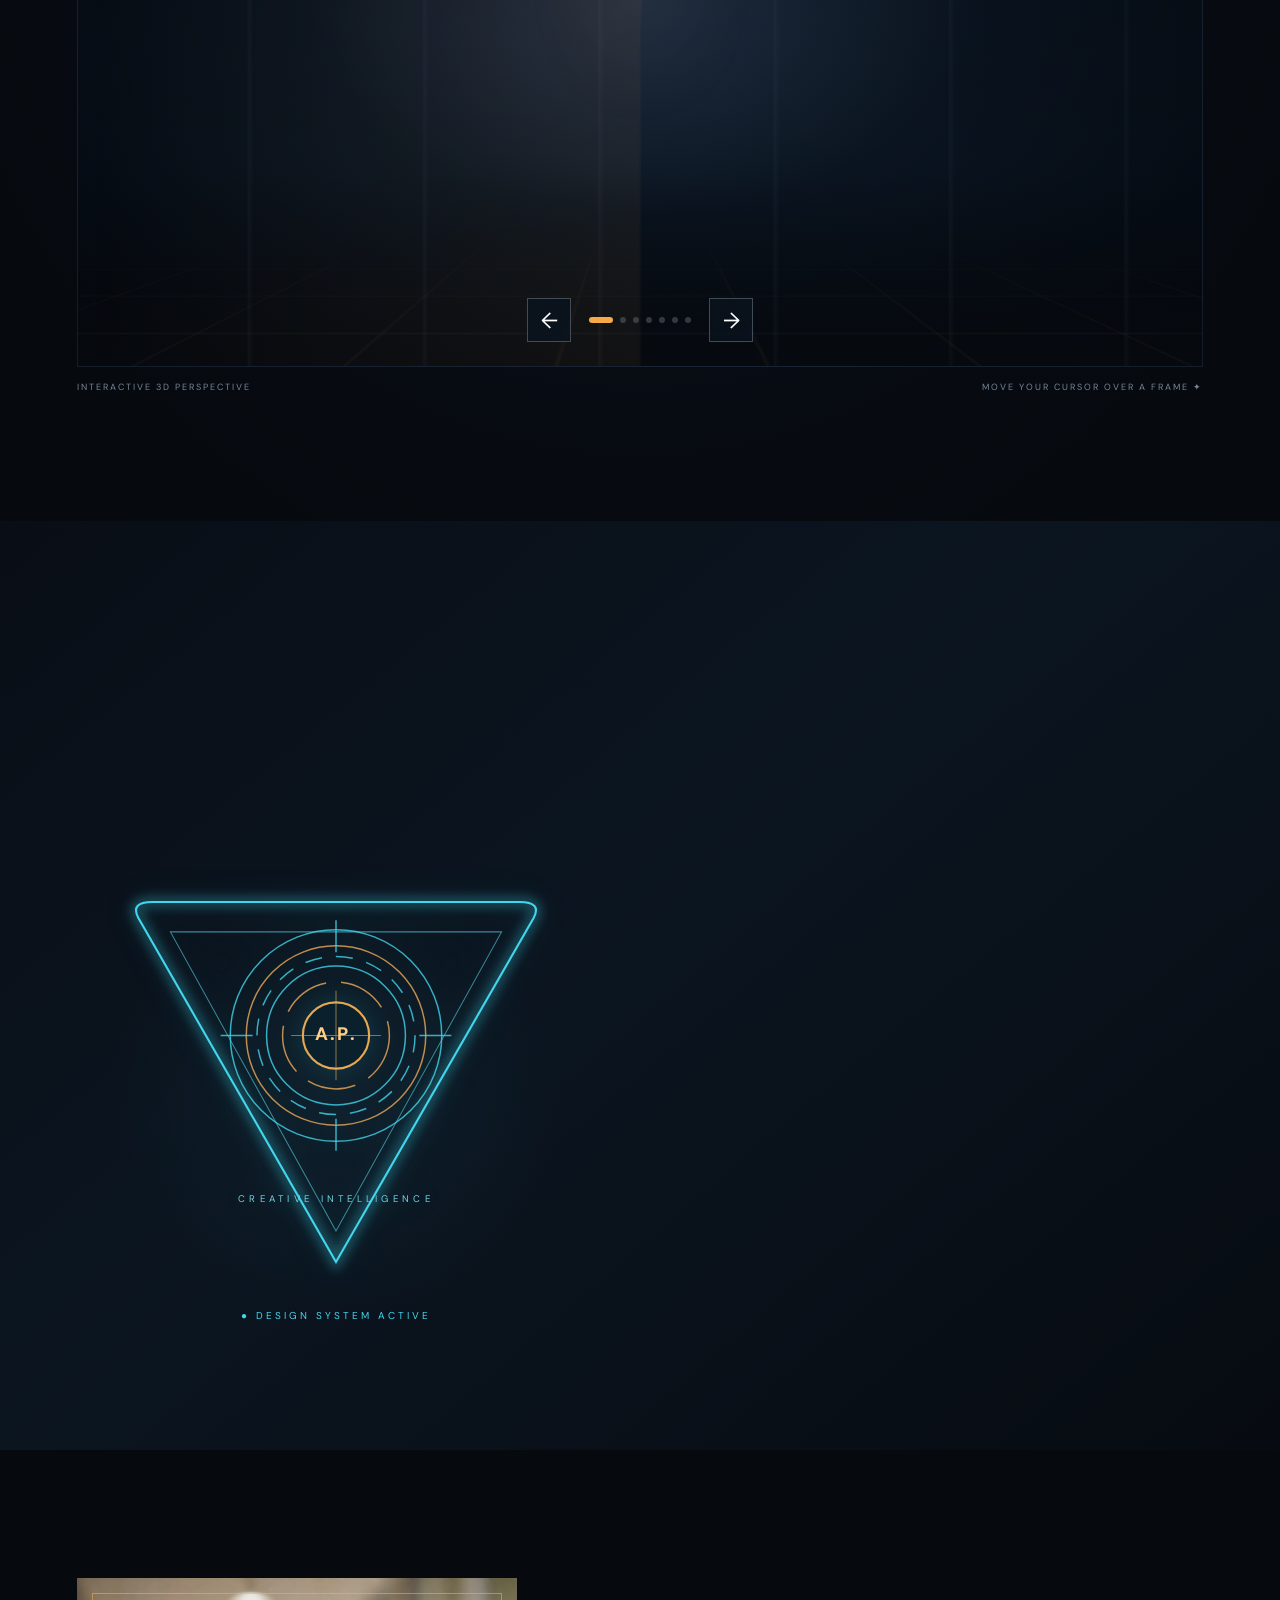
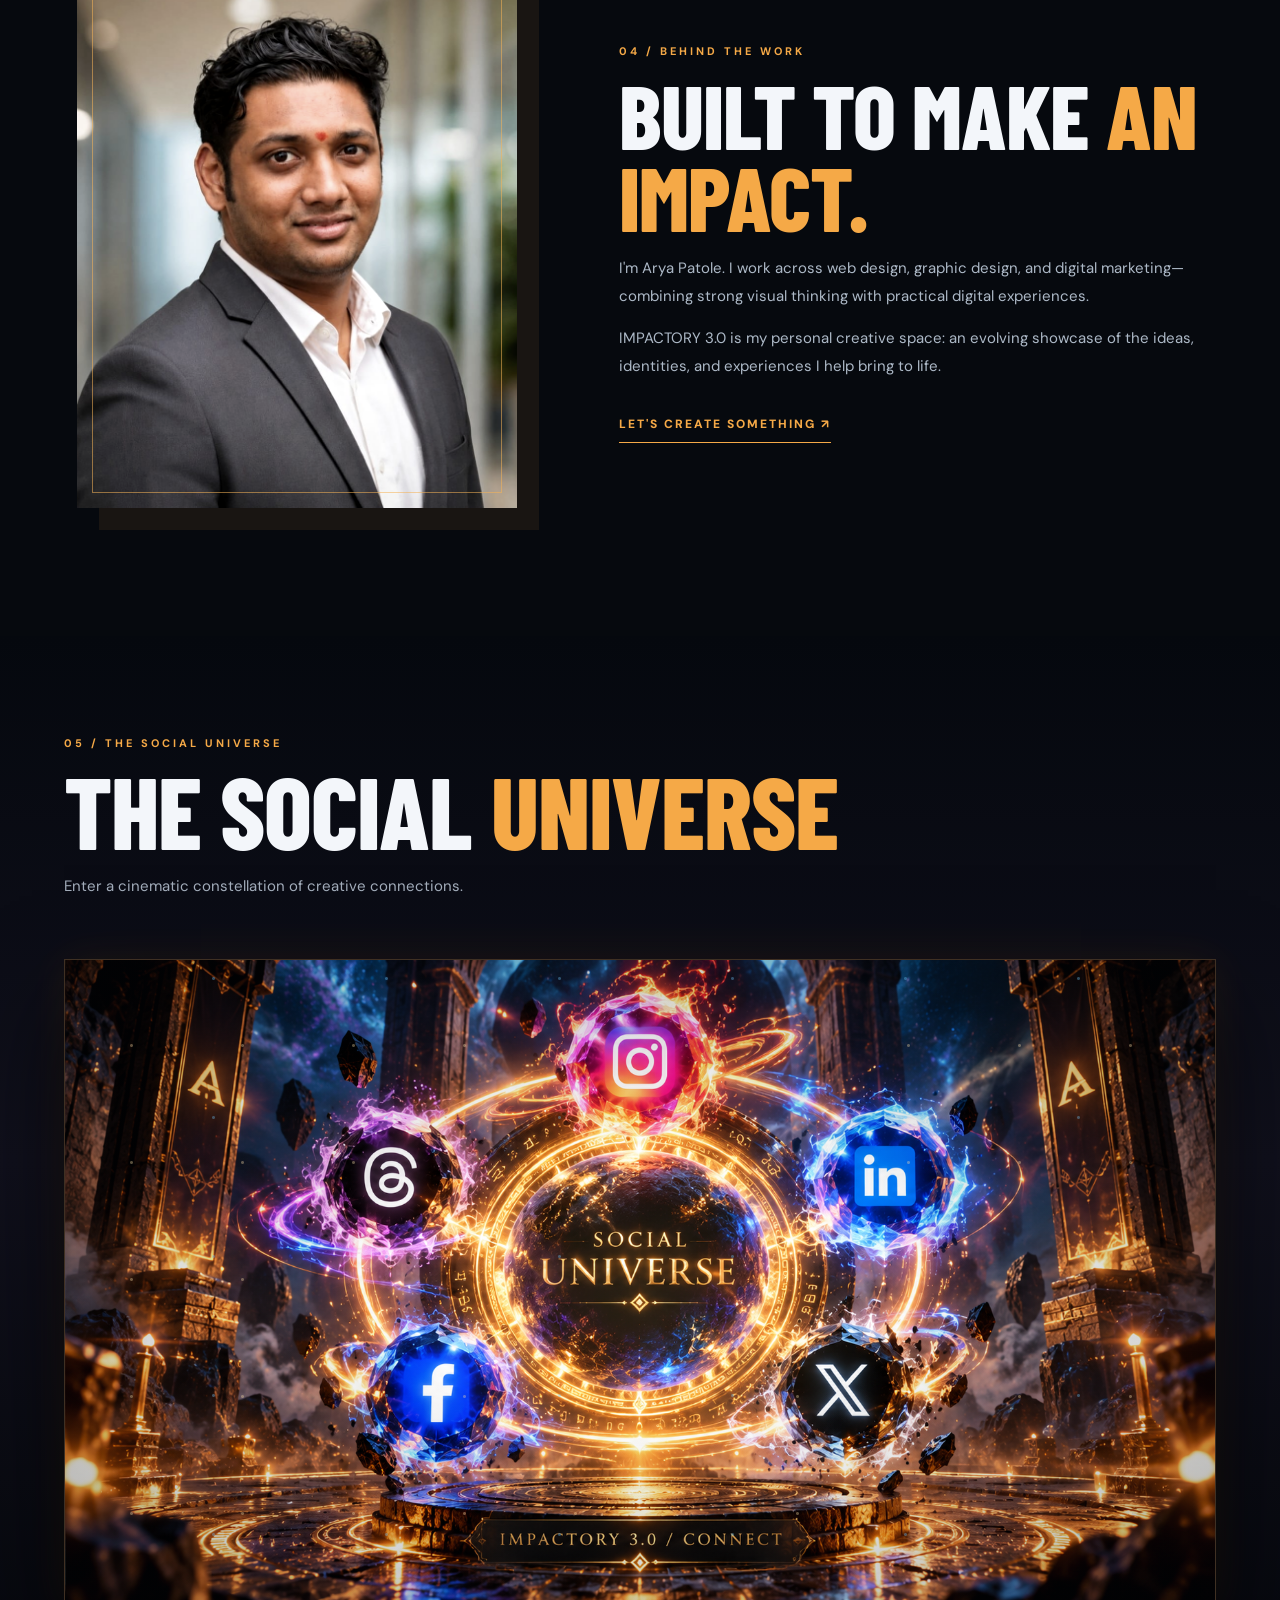
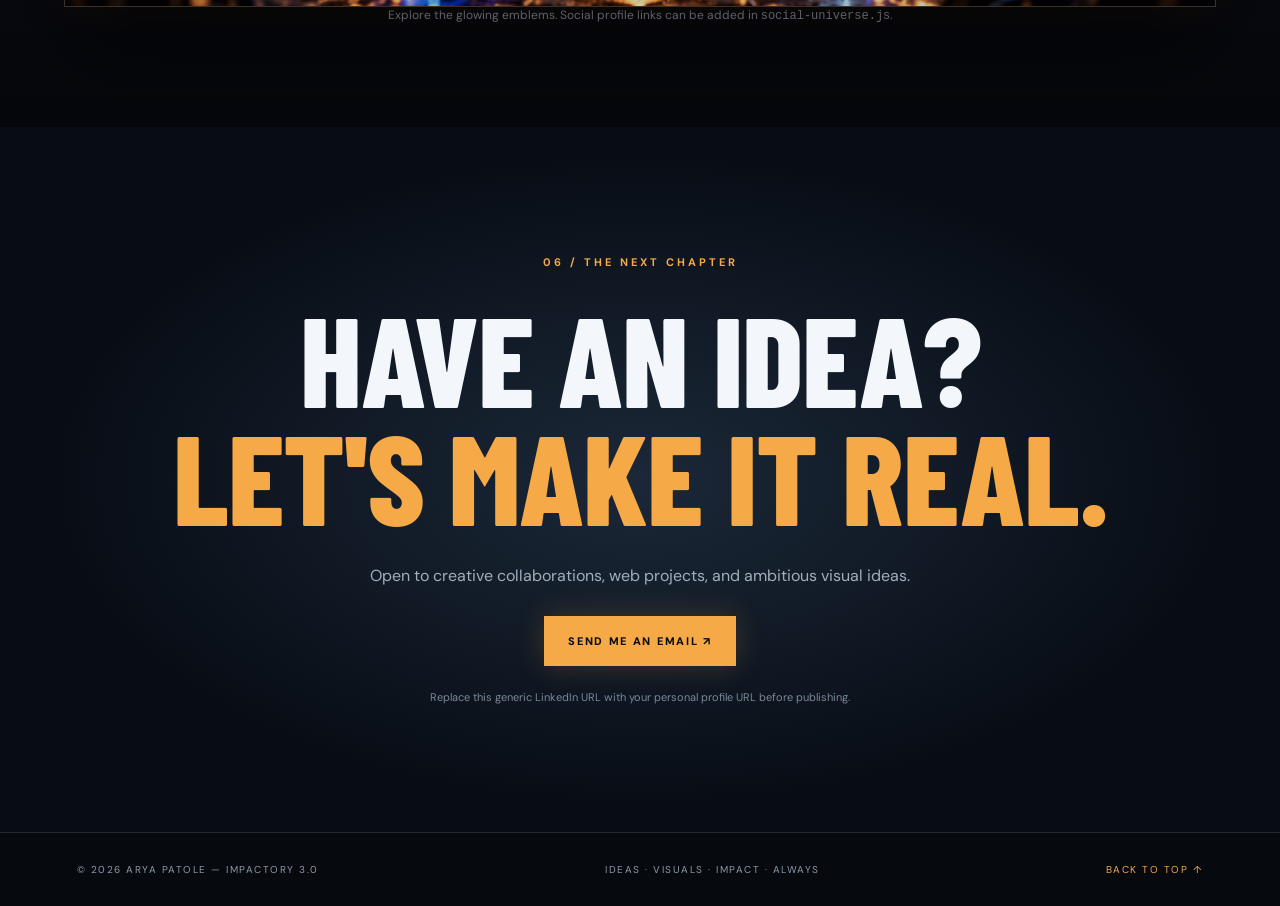
==== commit 2adbf196: "Update index.html" ====
--- a/index.html
+++ b/index.html
@@ -53,7 +53,7 @@
 <div class="social-vfx-tooltip" id="social-vfx-tooltip" aria-live="polite"></div>
 </div><p class="social-caption">Explore the glowing emblems. Social profile links can be added in <code>social-universe.js</code>.</p>
 </section>
-<section id="contact" class="contact-section"><p class="eyebrow">06 / THE NEXT CHAPTER</p><h2>HAVE AN IDEA?<br><i>LET'S MAKE IT REAL.</i></h2><p>Open to creative collaborations, web projects, and ambitious visual ideas.</p><a class="button button-primary magnetic" href="https://www.linkedin.com/" target="_blank" rel="noopener noreferrer">SEND ME AN EMAIL ↗</a><small>Replace this generic LinkedIn URL with your personal profile URL before publishing.</small></section>
+<section id="contact" class="contact-section"><p class="eyebrow">06 / THE NEXT CHAPTER</p><h2>HAVE AN IDEA?<br><i>LET'S MAKE IT REAL.</i></h2><p>Open to creative collaborations, web projects, and ambitious visual ideas.</p><a class="button button-primary magnetic" href="mailto:arya369.dev@gmail.com" target="_blank" rel="noopener noreferrer">SEND ME AN EMAIL ↗</a><small>Replace this generic LinkedIn URL with your personal profile URL before publishing.</small></section>
 </main>
 <footer><span>© <span id="year"></span> ARYA PATOLE — IMPACTORY 3.0</span><span>IDEAS · VISUALS · IMPACT · ALWAYS</span><a href="#home">BACK TO TOP ↑</a></footer>
 <div class="modal" id="project-modal" role="dialog" aria-modal="true" aria-labelledby="modal-title" hidden><div class="modal-backdrop" data-close="true"></div><div class="modal-panel"><button id="modal-close" aria-label="Close project">✕</button><p class="eyebrow" id="modal-number"></p><div class="modal-emblem" id="modal-emblem"></div><h2 id="modal-title"></h2><p id="modal-category"></p><p id="modal-description"></p><a id="modal-link" class="button button-outline" href="#" target="_blank" rel="noopener noreferrer" hidden>VISIT PROJECT ↗</a><p class="modal-note">Add screenshots, project outcomes and links in projects.js to complete this case study.</p></div></div>
